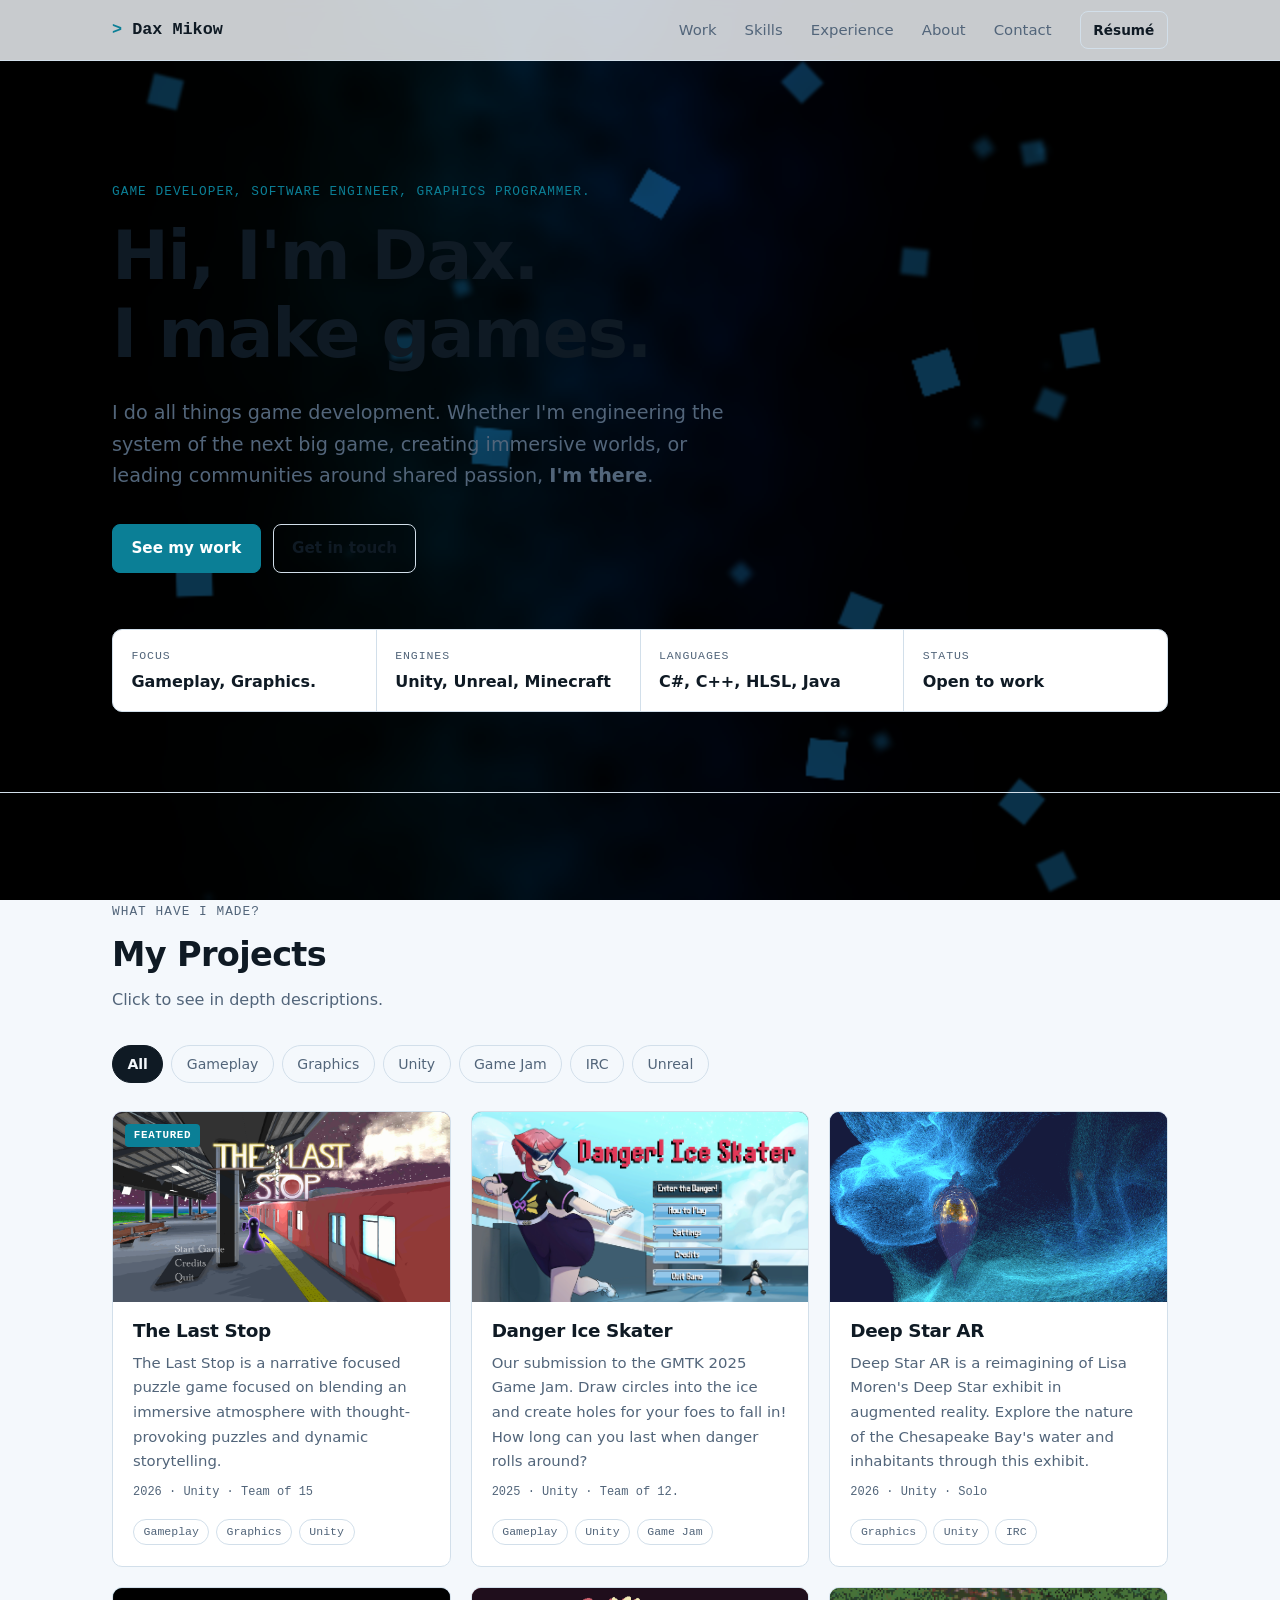
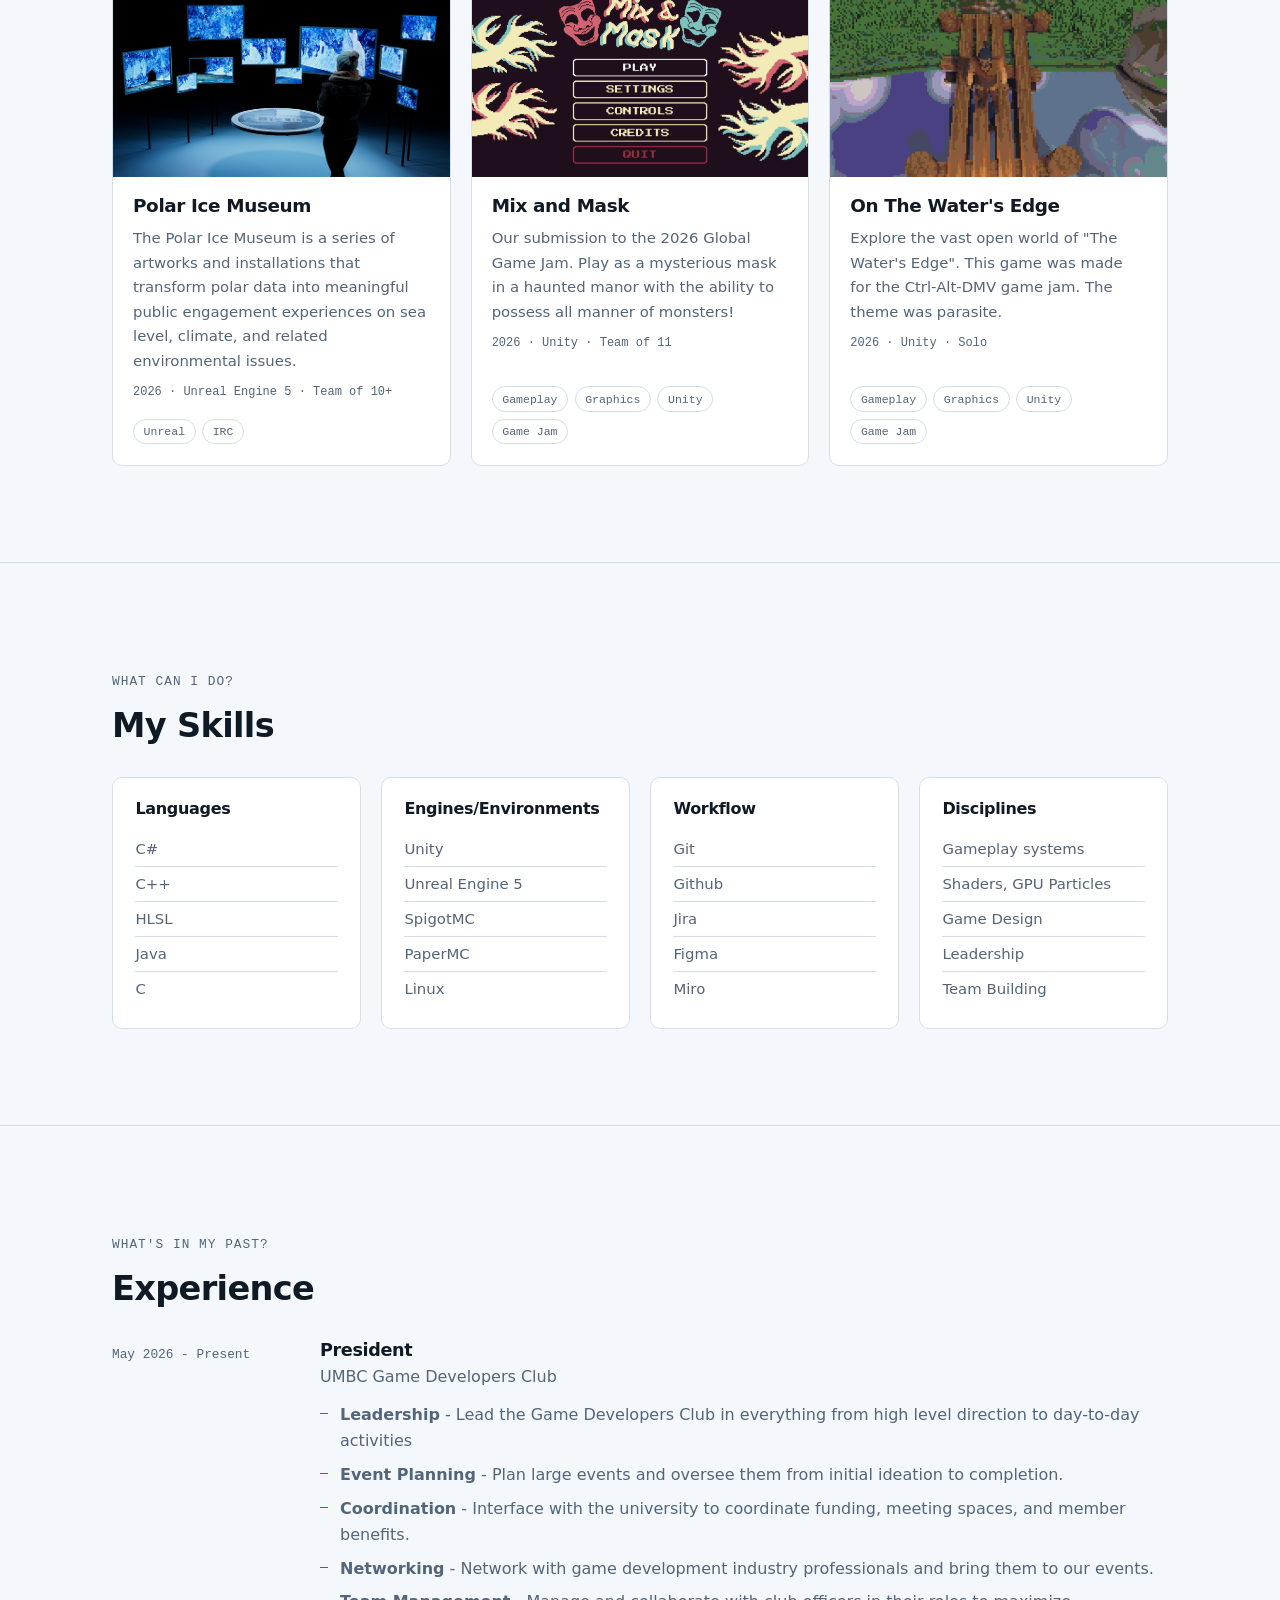
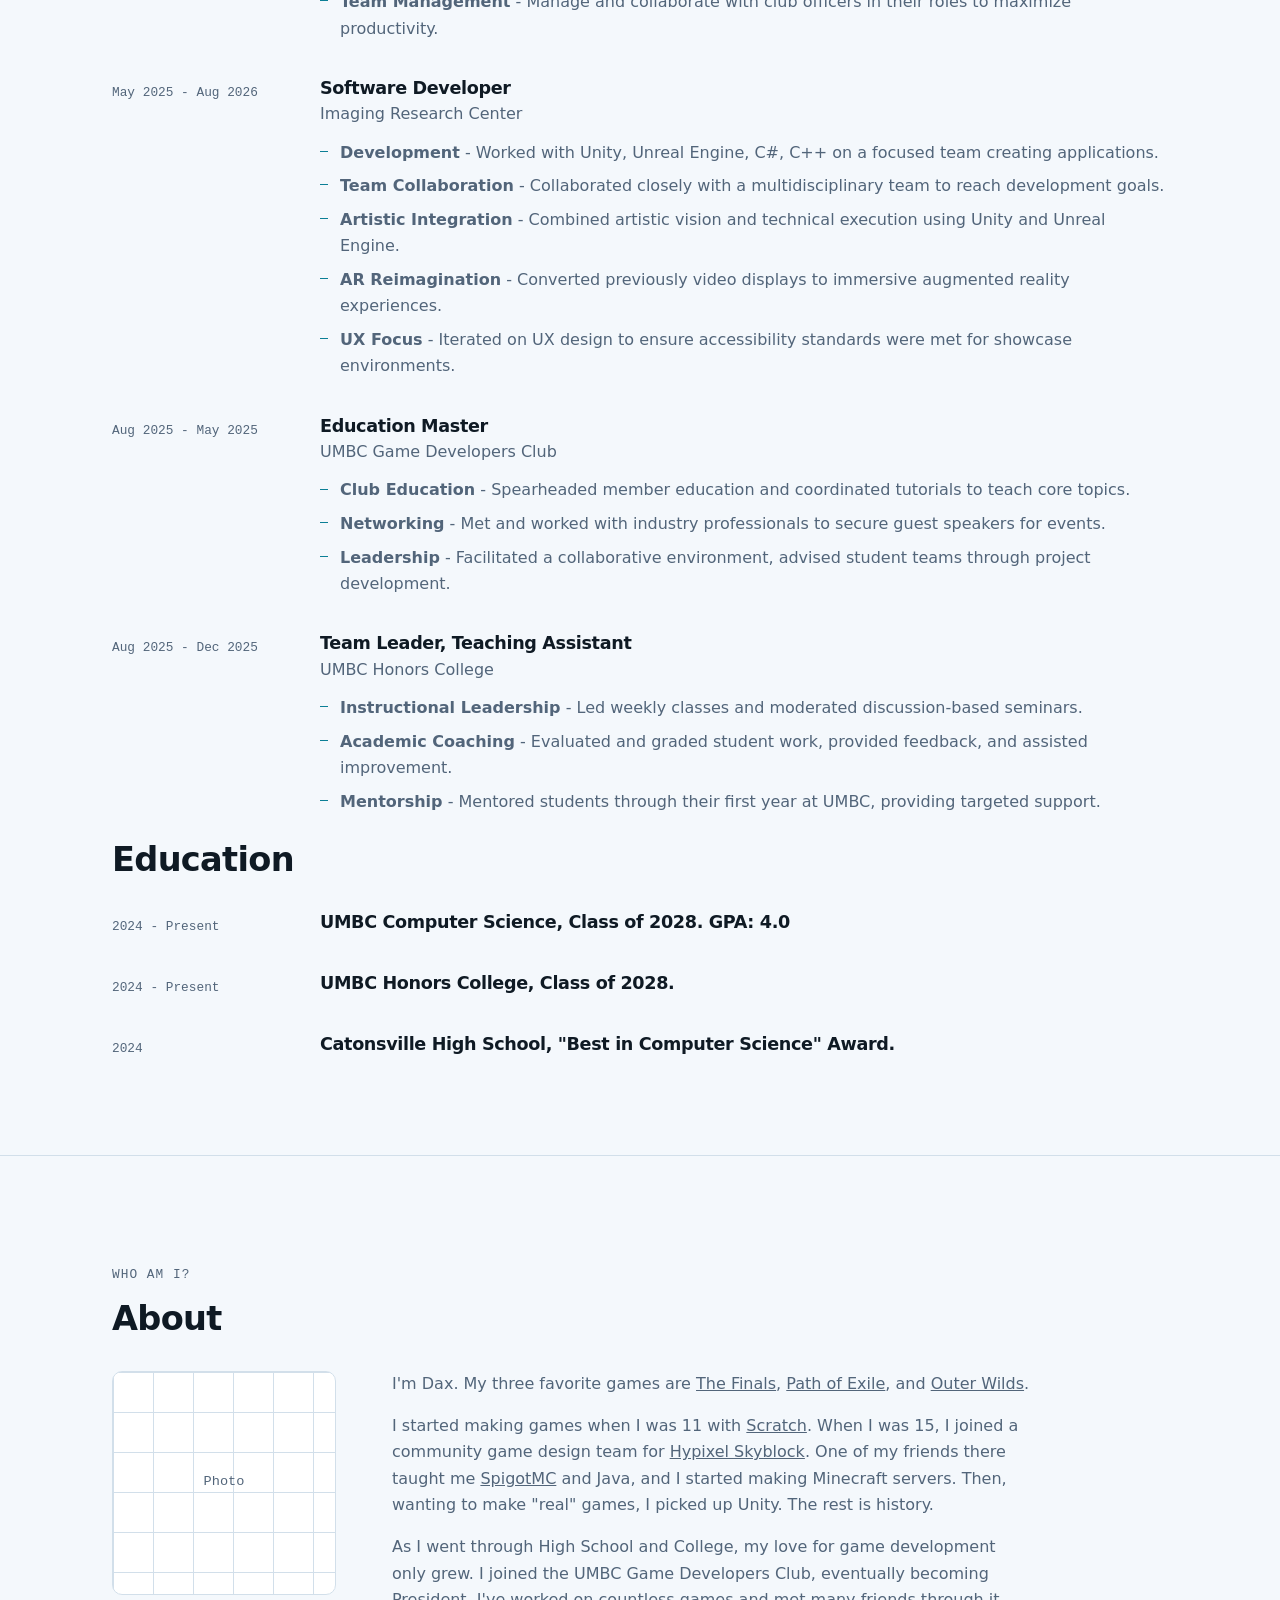
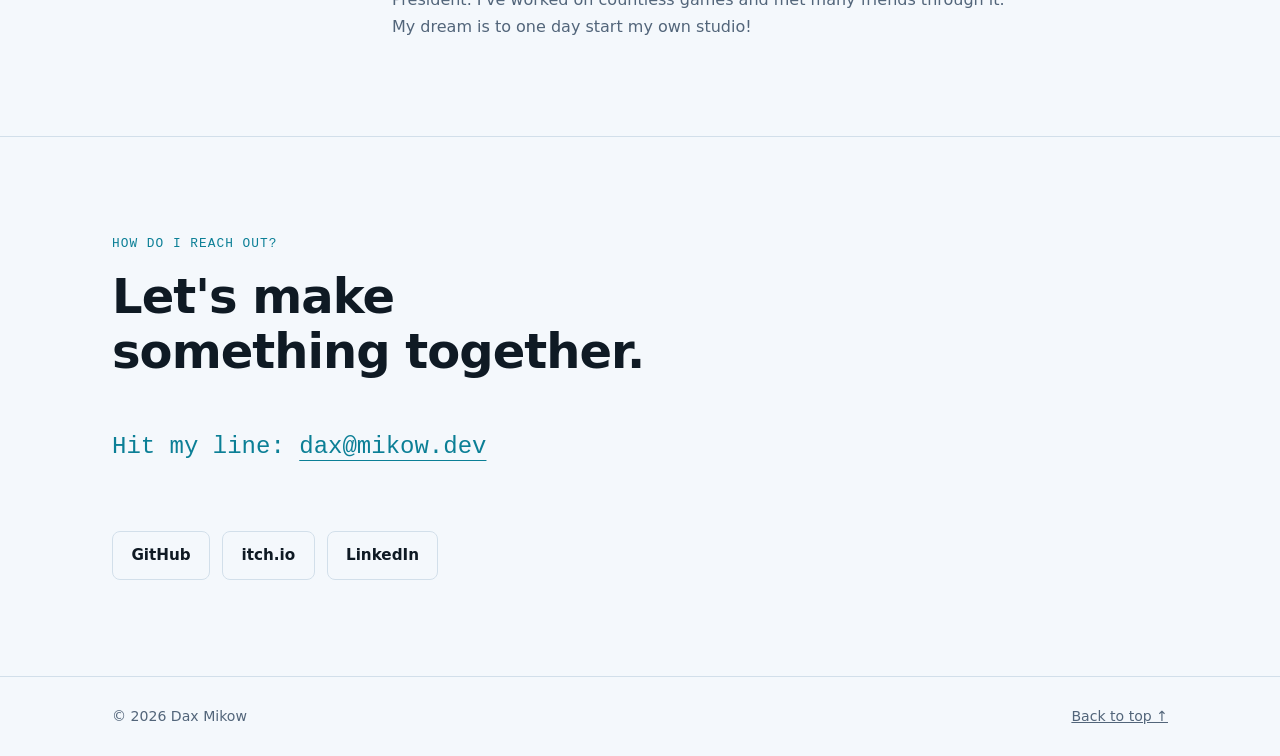
==== index.html @ 8cfb865d "fixed typo" ====
<!DOCTYPE html>
<html lang="en">
<head>
    <meta charset="UTF-8">
    <meta name="viewport" content="width=device-width, initial-scale=1">
    <title>Dax Mikow</title>
    <meta name="description" content="Dax Mikow's Portfolio Website. Game Developer, Software Engineer, Graphics Programmer.">
    <meta property="og:title" content="Dax Mikow's Portfolio Website.">
    <meta property="og:description" content="Game Developer, Software Engineer, Graphics Programmer.">
    <meta property="og:type" content="website">
    <meta property="og:url" content="https://mikow.dev/">
    <!-- <meta property="og:image" content="https://mikow.dev/assets/img/social-card.jpg"> -->
    <meta name="color-scheme" content="dark light">
    <link rel="icon" href="data:image/svg+xml,%3Csvg xmlns='http://www.w3.org/2000/svg' viewBox='0 0 32 32'%3E%3Crect width='32' height='32' rx='7' fill='%23070c15'/%3E%3Cpath d='M9 10l7 6-7 6' fill='none' stroke='%233dd6e0' stroke-width='3' stroke-linecap='round' stroke-linejoin='round'/%3E%3Cpath d='M18 22h6' stroke='%233dd6e0' stroke-width='3' stroke-linecap='round'/%3E%3C/svg%3E">
    <link rel="stylesheet" href="css/style.css">
</head>
<body>
<a class="skip-link" href="#main">Skip to content</a>

<header class="site-header">
    <div class="container">
        <a class="brand" href="#top"><span>&gt;</span> Dax Mikow</a>
        <nav class="nav" aria-label="Primary">
            <a href="#work">Work</a>
            <a href="#skills" class="nav-optional">Skills</a>
            <a href="#experience" class="nav-optional">Experience</a>
            <a href="#about">About</a>
            <a href="#contact">Contact</a>
            <!-- Add your résumé at assets/resume.pdf -->
            <a class="btn btn-small" href="assets/resume.pdf">Résumé</a>
        </nav>
    </div>
</header>

<main id="main">

    <!-- ============ HERO ============ -->
    <section class="hero" id="top">
        <div class="container">
            <!-- Your discipline: Gameplay Programmer, Technical Artist, Level Designer… -->
            <p class="eyebrow">Game Developer, Software Engineer, Graphics Programmer.</p>
            <h1>Hi, I'm Dax.</h1>
            <h1>I make games.</h1>
            <p class="lead">
                I do all things game development. Whether I'm engineering the system of the next big game, creating immersive worlds, or leading communities around shared passion, <b>I'm there</b>.
            </p>

<!--            <h2>What do I do?</h2>-->
<!--            <p class="lead"><b>President</b> @ <a href="https://umbcgamedev.com/">UMBC Game Developers Club</a>.</p>-->

            <div class="btn-row">
                <a class="btn btn-primary" href="#work">See my work</a>
                <a class="btn" href="#contact">Get in touch</a>
            </div>

            <dl class="facts">
                <div><dt>Focus</dt><dd>Gameplay, Graphics.</dd></div>
                <div><dt>Engines</dt><dd>Unity, Unreal, Minecraft</dd></div>
                <div><dt>Languages</dt><dd>C#, C++, HLSL, Java</dd></div>
                <div><dt>Status</dt><dd>Open to work</dd></div>
            </dl>
        </div>
    </section>

    <!-- ============ SHOWREEL ============ -->
<!--    <section class="section" id="reel">-->
<!--        <div class="container">-->
<!--            <div class="section-head">-->
<!--                <p class="eyebrow">Showreel</p>-->
<!--                <h2>Showreel</h2>-->
<!--            </div>-->
<!--            &lt;!&ndash;-->
<!--                Replace the placeholder below with your reel, e.g.-->
<!--                <div class="frame">-->
<!--                    <iframe src="https://www.youtube-nocookie.com/embed/VIDEO_ID" title="Showreel" loading="lazy"-->
<!--                            allow="encrypted-media; picture-in-picture; fullscreen" allowfullscreen></iframe>-->
<!--                </div>-->
<!--                No reel yet? Delete this whole section.-->
<!--            &ndash;&gt;-->
<!--            <div class="frame frame-placeholder">Showreel goes here</div>-->
<!--        </div>-->
<!--    </section>-->

    <!-- ============ PROJECTS ============ -->
    <section class="section" id="work">
        <div class="container">
            <div class="section-head">
                <p class="eyebrow">What have I made?</p>
                <h2>My Projects</h2>
                <p>Click to see in depth descriptions.</p>
            </div>
            <!-- Cards and filters are generated from js/projects.js -->
            <div class="filters" id="project-filters" role="group" aria-label="Filter projects"></div>
            <div class="project-grid" id="project-grid"></div>
            <noscript><p class="muted">Enable JavaScript to see the project list.</p></noscript>
        </div>
    </section>

    <!-- ============ SKILLS ============ -->
    <section class="section" id="skills">
        <div class="container">
            <div class="section-head">
                <p class="eyebrow">What can I do?</p>
                <h2>My Skills</h2>
            </div>
            <div class="skill-grid">
                <div class="skill-group">
                    <h3>Languages</h3>
                    <ul>
                        <li>C#</li>
                        <li>C++</li>
                        <li>HLSL</li>
                        <li>Java</li>
                        <li>C</li>
                    </ul>
                </div>
                <div class="skill-group">
                    <h3>Engines/Environments</h3>
                    <ul>
                        <li>Unity</li>
                        <li>Unreal Engine 5</li>
                        <li>SpigotMC</li>
                        <li>PaperMC</li>
                        <li>Linux</li>
                    </ul>
                </div>
                <div class="skill-group">
                    <h3>Workflow</h3>
                    <ul>
                        <li>Git</li>
                        <li>Github</li>
                        <li>Jira</li>
                        <li>Figma</li>
                        <li>Miro</li>
                    </ul>
                </div>
                <div class="skill-group">
                    <h3>Disciplines</h3>
                    <ul>
                        <li>Gameplay systems</li>
                        <li>Shaders, GPU Particles</li>
                        <li>Game Design</li>
                        <li>Leadership</li>
                        <li>Team Building</li>
                    </ul>
                </div>
            </div>
        </div>
    </section>

    <!-- ============ EXPERIENCE ============ -->
    <section class="section" id="experience">
        <div class="container">
            <div class="section-head">
                <p class="eyebrow">What's in my past?</p>
                <h2>Experience</h2>
            </div>
            <div class="timeline">
                <article class="role">
                    <div class="role-when">May 2026 - Present</div>
                    <div>
                        <h3>President</h3>
                        <p class="role-where">UMBC Game Developers Club</p>
                        <ul class="bullets">
                            <li><b>Leadership</b> - Lead the Game Developers Club in everything from high level direction to day-to-day activities</li>
                            <li><b>Event Planning</b> - Plan large events and oversee them from initial ideation to completion.</li>
                            <li><b>Coordination</b> - Interface with the university to coordinate funding, meeting spaces, and member benefits.</li>
                            <li><b>Networking</b> - Network with game development industry professionals and bring them to our events.</li>
                            <li><b>Team Management</b> - Manage and collaborate with club officers in their roles to maximize productivity.</li>
                        </ul>
                    </div>
                </article>
                <article class="role">
                    <div class="role-when">May 2025 - Aug 2026</div>
                    <div>
                        <h3>Software Developer</h3>
                        <p class="role-where">Imaging Research Center</p>
                        <ul class="bullets">
                            <li><b>Development</b> - Worked with Unity, Unreal Engine, C#, C++ on a focused team creating applications.</li>
                            <li><b>Team Collaboration</b> - Collaborated closely with a multidisciplinary team to reach development goals.</li>
                            <li><b>Artistic Integration</b> - Combined artistic vision and technical execution using Unity and Unreal Engine.</li>
                            <li><b>AR Reimagination</b> - Converted previously video displays to immersive augmented reality experiences.</li>
                            <li><b>UX Focus</b> - Iterated on UX design to ensure accessibility standards were met for showcase environments.</li>
                        </ul>
                    </div>
                </article>
                <article class="role">
                    <div class="role-when">Aug 2025 - May 2025</div>
                    <div>
                        <h3>Education Master</h3>
                        <p class="role-where">UMBC Game Developers Club</p>
                        <ul class="bullets">
                            <li><b>Club Education</b> - Spearheaded member education and coordinated tutorials to teach core topics.</li>
                            <li><b>Networking</b> - Met and worked with industry professionals to secure guest speakers for events.</li>
                            <li><b>Leadership</b> - Facilitated a collaborative environment, advised student teams through project development.</li>
                        </ul>
                    </div>
                </article>
                <article class="role">
                    <div class="role-when">Aug 2025 - Dec 2025</div>
                    <div>
                        <h3>Team Leader, Teaching Assistant</h3>
                        <p class="role-where">UMBC Honors College</p>
                        <ul class="bullets">
                            <li><b>Instructional Leadership</b> - Led weekly classes and moderated discussion-based seminars.</li>
                            <li><b>Academic Coaching</b> - Evaluated and graded student work, provided feedback, and assisted improvement.</li>
                            <li><b>Mentorship</b> - Mentored students through their first year at UMBC, providing targeted support.</li>
                        </ul>
                    </div>
                </article>
            </div>
            <br>
            <div class="section-head">
                <h2>Education</h2>
            </div>
            <div class="timeline">
                <article class="role">
                    <div class="role-when">2024 - Present</div>
                    <div>
                        <h3>UMBC Computer Science, Class of 2028. GPA: 4.0</h3>
                    </div>
                </article>
                <article class="role">
                    <div class="role-when">2024 - Present</div>
                    <div>
                        <h3>UMBC Honors College, Class of 2028.</h3>
                    </div>
                </article>
                <article class="role">
                    <div class="role-when">2024</div>
                    <div>
                        <h3>Catonsville High School, "Best in Computer Science" Award.</h3>
                    </div>
                </article>
            </div>
        </div>
    </section>

    <!-- ============ ABOUT ============ -->
    <section class="section" id="about">
        <div class="container">
            <div class="section-head">
                <p class="eyebrow">Who am I?</p>
                <h2>About</h2>
            </div>
            <div class="about">
                <!-- Replace with: <div class="frame about-photo"><img src="assets/img/me.jpg" alt="Dax"></div> -->
                <div class="frame frame-placeholder about-photo">Photo</div>
                <div class="about-text">
                    <p>
                        I'm Dax. My three favorite games are <a href="https://www.reachthefinals.com/">The Finals</a>, <a href="https://www.pathofexile.com/">Path of Exile</a>, and <a href="https://store.steampowered.com/app/753640/Outer_Wilds/">Outer Wilds</a>.
                    </p>
                    <p>
                        I started making games when I was 11 with <a href="https://scratch.mit.edu/">Scratch</a>.
                        When I was 15, I joined a community game design team for <a href="https://hypixel.net/categories/skyblock/">Hypixel Skyblock</a>.
                        One of my friends there taught me <a href="https://www.spigotmc.org/">SpigotMC</a> and Java, and I started making Minecraft servers.
                        Then, wanting to make "real" games, I picked up Unity. The rest is history.
                    </p>
                    <p>
                        As I went through High School and College, my love for game development only grew. I joined the UMBC Game Developers Club, eventually becoming President. I've worked on countless games and met many friends through it. My dream is to one day start my own studio!
                    </p>
                </div>
            </div>
        </div>
    </section>

    <!-- ============ CONTACT ============ -->
    <section class="section contact" id="contact">
        <div class="container">
            <p class="eyebrow">How do I reach out?</p>
            <h2>Let's make something together.</h2>
            <p class="contact-email">Hit my line: <a class="contact-email" href="mailto:dax@mikow.dev">dax@mikow.dev</a></p>
            <div class="btn-row">
                <a class="btn" href="https://github.com/RelaxItsDax" target="_blank" rel="noopener">GitHub</a>
                <a class="btn" href="https://relaxitsdax.itch.io/">itch.io</a>
                <a class="btn" href="https://www.linkedin.com/in/dax-mikow">LinkedIn</a>
            </div>
        </div>
    </section>

</main>

<footer class="site-footer">
    <div class="container">
        <span>© <span id="year">2026</span> Dax Mikow</span>
        <a href="#top">Back to top ↑</a>
    </div>
</footer>

<script src="js/projects.js"></script>
<script src="js/main.js"></script>
<script src="js/background.js"></script>
</body>
</html>
---- css/style.css ----
/* ==========================================================================
   Portfolio stylesheet
   Change the look from the tokens in :root — everything else derives from them.
   ========================================================================== */

:root {
    --bg: #070c15;
    --surface: #0d1622;
    --surface-2: #132030;
    --border: #1e3146;
    --text: #e6eef5;
    --muted: #8fa4ba;
    --accent: #3dd6e0;
    --accent-ink: #04161a; /* text on top of the accent colour */

    --font-sans: system-ui, -apple-system, "Segoe UI", Roboto, "Helvetica Neue", Arial, sans-serif;
    --font-mono: ui-monospace, "JetBrains Mono", "Cascadia Code", "SF Mono", Menlo, Consolas, monospace;

    --radius: 10px;
    --page: 1120px;
    --gutter: clamp(1rem, 4vw, 2rem);
}

@media (prefers-color-scheme: light) {
    :root {
        --bg: #f4f8fc;
        --surface: #ffffff;
        --surface-2: #e8f0f7;
        --border: #d2dfea;
        --text: #0f1a24;
        --muted: #52657a;
        --accent: #0b7f96;
        --accent-ink: #ffffff;
    }
}

/* ---------- Base ---------- */

*, *::before, *::after { box-sizing: border-box; }

html { scroll-behavior: smooth; scroll-padding-top: 5rem; }

body {
    margin: 0;
    background: var(--bg);
    color: var(--text);
    font-family: var(--font-sans);
    font-size: 1rem;
    line-height: 1.65;
    -webkit-font-smoothing: antialiased;
}

h1, h2, h3 { line-height: 1.15; margin: 0; letter-spacing: -0.02em; text-wrap: balance; }
p { margin: 0 0 1rem; }
p:last-child { margin-bottom: 0; }
ul { margin: 0; padding: 0; list-style: none; }
img, video, iframe { display: block; max-width: 100%; }
a { color: inherit; }

:focus-visible { outline: 2px solid var(--accent); outline-offset: 3px; border-radius: 4px; }

/* Full-screen canvas drawn by js/background.js from shaders/background.frag */
.shader-bg { position: fixed; inset: 0; z-index: -1; width: 100%; height: 100%; pointer-events: none; }

.container { width: 100%; max-width: var(--page); margin-inline: auto; padding-inline: var(--gutter); }

.skip-link {
    position: absolute; left: 1rem; top: -4rem; z-index: 100;
    padding: 0.5rem 0.9rem; background: var(--accent); color: var(--accent-ink);
    border-radius: 6px; text-decoration: none; font-weight: 600;
}
.skip-link:focus { top: 1rem; }

.eyebrow {
    font-family: var(--font-mono);
    font-size: 0.8rem;
    letter-spacing: 0.08em;
    text-transform: uppercase;
    color: var(--accent);
    margin-bottom: 0.9rem;
}

.muted { color: var(--muted); }

/* ---------- Buttons & chips ---------- */

.btn {
    display: inline-flex; align-items: center; gap: 0.5rem;
    padding: 0.7rem 1.15rem;
    border: 1px solid var(--border); border-radius: 8px;
    background: transparent; color: var(--text);
    font: inherit; font-weight: 600; font-size: 0.95rem;
    text-decoration: none; cursor: pointer;
    transition: border-color 0.15s, background-color 0.15s, transform 0.15s;
}
.btn:hover { border-color: var(--accent); transform: translateY(-1px); }
.btn-primary { background: var(--accent); border-color: var(--accent); color: var(--accent-ink); }
.btn-primary:hover { filter: brightness(1.08); }
.btn-small { padding: 0.4rem 0.8rem; font-size: 0.85rem; }

.btn-row { display: flex; flex-wrap: wrap; gap: 0.75rem; }

.chips { display: flex; flex-wrap: wrap; gap: 0.4rem; }

.chip {
    padding: 0.15rem 0.6rem;
    border: 1px solid var(--border); border-radius: 999px;
    font-family: var(--font-mono); font-size: 0.72rem;
    color: var(--muted); white-space: nowrap;
}

/* ---------- Header ---------- */

.site-header {
    position: sticky; top: 0; z-index: 50;
    background: color-mix(in srgb, var(--bg) 82%, transparent);
    backdrop-filter: blur(12px);
    -webkit-backdrop-filter: blur(12px);
    border-bottom: 1px solid var(--border);
}

.site-header .container {
    display: flex; align-items: center; justify-content: space-between;
    gap: 1rem; min-height: 3.75rem;
}

.brand {
    font-family: var(--font-mono); font-weight: 700; font-size: 1.05rem;
    text-decoration: none; white-space: nowrap;
}
.brand span { color: var(--accent); }

.nav { display: flex; align-items: center; gap: clamp(0.75rem, 2.5vw, 1.75rem); overflow-x: auto; }
.nav a:not(.btn) {
    color: var(--muted); text-decoration: none; font-size: 0.93rem; white-space: nowrap;
    transition: color 0.15s;
}
.nav a:not(.btn):hover { color: var(--text); }

@media (max-width: 560px) {
    .nav .nav-optional { display: none; }
}

/* ---------- Sections ---------- */

.section { padding-block: clamp(3.5rem, 8vw, 6rem); border-top: 1px solid var(--border); }

.section-head { margin-bottom: 2rem; max-width: 46rem; }
.section-head h2 { font-size: clamp(1.6rem, 3.5vw, 2.1rem); }
.section-head p { color: var(--muted); margin-top: 0.75rem; }

/* ---------- Hero ---------- */

.hero { padding-block: clamp(4rem, 11vw, 7.5rem) clamp(3rem, 7vw, 5rem); }
.hero h1 { font-size: clamp(2.3rem, 6.5vw, 4.25rem); max-width: 17ch; }
.hero .lead { font-size: clamp(1.05rem, 2vw, 1.2rem); color: var(--muted); max-width: 40rem; margin: 1.5rem 0 2rem; }

.facts {
    display: grid; grid-template-columns: repeat(auto-fit, minmax(10rem, 1fr));
    gap: 1px; margin: 3.5rem 0 0;
    background: var(--border); border: 1px solid var(--border); border-radius: var(--radius);
    overflow: hidden;
}
.facts div { background: var(--surface); padding: 1rem 1.15rem; }
.facts dt {
    font-family: var(--font-mono); font-size: 0.72rem; letter-spacing: 0.08em;
    text-transform: uppercase; color: var(--muted);
}
.facts dd { margin: 0.2rem 0 0; font-weight: 600; }

/* ---------- Media frames (reel, covers, video) ---------- */

.frame {
    position: relative; aspect-ratio: 16 / 9; overflow: hidden;
    background: var(--surface-2); border: 1px solid var(--border); border-radius: var(--radius);
}
.frame > iframe, .frame > video, .frame > img { position: absolute; inset: 0; width: 100%; height: 100%; border: 0; object-fit: cover; }

.frame-placeholder {
    display: grid; place-items: center; text-align: center; padding: 1.5rem;
    color: var(--muted); font-family: var(--font-mono); font-size: 0.85rem;
    background:
        linear-gradient(var(--border) 1px, transparent 1px) 0 0 / 100% 2.5rem,
        linear-gradient(90deg, var(--border) 1px, transparent 1px) 0 0 / 2.5rem 100%,
        var(--surface);
}

/* Generated cover used when a project has no image yet. Colour comes from --hue. */
.cover {
    --hue: 190;
    position: relative; aspect-ratio: 16 / 9; overflow: hidden;
    display: grid; place-items: center;
    background:
        linear-gradient(rgba(255, 255, 255, 0.06) 1px, transparent 1px) 0 0 / 100% 1.75rem,
        linear-gradient(90deg, rgba(255, 255, 255, 0.06) 1px, transparent 1px) 0 0 / 1.75rem 100%,
        linear-gradient(135deg, hsl(var(--hue) 55% 30%), hsl(calc(var(--hue) + 45) 60% 13%));
}
.cover img { position: absolute; inset: 0; width: 100%; height: 100%; object-fit: cover; }
.cover-mark {
    font-family: var(--font-mono); font-weight: 700; font-size: clamp(2rem, 6vw, 3rem);
    color: rgba(255, 255, 255, 0.85); letter-spacing: 0.04em;
}

/* ---------- Project grid ---------- */

.filters { display: flex; flex-wrap: wrap; gap: 0.5rem; margin-bottom: 1.75rem; }

.filter {
    padding: 0.4rem 0.9rem;
    border: 1px solid var(--border); border-radius: 999px;
    background: transparent; color: var(--muted);
    font: inherit; font-size: 0.88rem; cursor: pointer;
    transition: color 0.15s, border-color 0.15s, background-color 0.15s;
}
.filter:hover { color: var(--text); border-color: var(--muted); }
.filter[aria-pressed="true"] { background: var(--text); border-color: var(--text); color: var(--bg); font-weight: 600; }

.project-grid { display: grid; grid-template-columns: repeat(auto-fill, minmax(min(100%, 19rem), 1fr)); gap: 1.25rem; }

.card {
    display: flex; flex-direction: column;
    background: var(--surface); border: 1px solid var(--border); border-radius: var(--radius);
    overflow: hidden; text-decoration: none;
    transition: transform 0.18s, border-color 0.18s;
}
.card:hover { transform: translateY(-3px); border-color: var(--accent); }
.card[hidden] { display: none; }

.card-body { display: flex; flex-direction: column; gap: 0.6rem; padding: 1.15rem 1.25rem 1.3rem; flex: 1; }
.card-body h3 { font-size: 1.15rem; }
.card-body p { color: var(--muted); font-size: 0.93rem; margin: 0; }
.card-meta { font-family: var(--font-mono); font-size: 0.75rem; color: var(--muted); }
.card .chips { margin-top: auto; padding-top: 0.4rem; }

.badge {
    position: absolute; top: 0.75rem; left: 0.75rem; z-index: 1;
    padding: 0.15rem 0.55rem; border-radius: 4px;
    background: var(--accent); color: var(--accent-ink);
    font-family: var(--font-mono); font-size: 0.68rem; font-weight: 700;
    letter-spacing: 0.06em; text-transform: uppercase;
}

/* ---------- Skills ---------- */

.skill-grid { display: grid; grid-template-columns: repeat(auto-fit, minmax(14rem, 1fr)); gap: 1.25rem; }

.skill-group { background: var(--surface); border: 1px solid var(--border); border-radius: var(--radius); padding: 1.35rem 1.4rem; }
.skill-group h3 { font-size: 1rem; margin-bottom: 0.85rem; }
.skill-group li { color: var(--muted); font-size: 0.93rem; padding-block: 0.3rem; border-top: 1px solid var(--border); }
.skill-group li:first-child { border-top: 0; }

/* ---------- Experience ---------- */

.timeline { display: grid; gap: 2.25rem; }

.role { display: grid; grid-template-columns: 11rem 1fr; gap: 0.5rem 2rem; }
.role-when { font-family: var(--font-mono); font-size: 0.8rem; color: var(--muted); padding-top: 0.25rem; }
.role h3 { font-size: 1.1rem; }
.role-where { color: var(--muted); margin: 0.2rem 0 0.75rem; }

@media (max-width: 640px) {
    .role { grid-template-columns: 1fr; }
}

.bullets { display: grid; gap: 0.45rem; }
.bullets li { position: relative; padding-left: 1.25rem; color: var(--muted); }
.bullets li::before { content: ""; position: absolute; left: 0; top: 0.7em; width: 0.5rem; height: 1px; background: var(--accent); }

/* ---------- About ---------- */

.about { display: grid; grid-template-columns: minmax(0, 14rem) 1fr; gap: clamp(1.5rem, 5vw, 3.5rem); align-items: start; }
.about-photo { aspect-ratio: 1; border-radius: var(--radius); }
.about-text { max-width: 40rem; }
.about-text p { color: var(--muted); }

@media (max-width: 640px) {
    .about { grid-template-columns: 1fr; }
    .about-photo { max-width: 10rem; }
}

/* ---------- Contact & footer ---------- */

.contact h2 { font-size: clamp(1.9rem, 5vw, 3rem); max-width: 18ch; }
.contact-email {
    display: inline-block; margin: 1.5rem 0 2rem;
    font-family: var(--font-mono); font-size: clamp(1.05rem, 3vw, 1.5rem);
    color: var(--accent); text-decoration-thickness: 1px; text-underline-offset: 0.3em;
    overflow-wrap: anywhere;
}

.site-footer { border-top: 1px solid var(--border); padding-block: 1.75rem; color: var(--muted); font-size: 0.88rem; }
.site-footer .container { display: flex; flex-wrap: wrap; justify-content: space-between; gap: 0.75rem; }

/* ---------- Project (case study) page ---------- */

.project-page { padding-block: clamp(2rem, 5vw, 3.5rem) clamp(3.5rem, 8vw, 6rem); }

.back-link { display: inline-block; margin-bottom: 2rem; color: var(--muted); text-decoration: none; font-size: 0.93rem; }
.back-link:hover { color: var(--text); }

.project-title { font-size: clamp(2rem, 5.5vw, 3.4rem); }
.project-tagline { font-size: clamp(1.05rem, 2vw, 1.2rem); color: var(--muted); max-width: 44rem; margin: 1rem 0 1.5rem; }

.project-media { margin-block: 2rem; }
.project-media .cover { border: 1px solid var(--border); border-radius: var(--radius); }

.project-layout { display: grid; grid-template-columns: 1fr 17rem; gap: clamp(2rem, 5vw, 4rem); align-items: start; }

@media (max-width: 820px) {
    .project-layout { grid-template-columns: 1fr; }
    .project-aside { order: -1; }
}

/* The write-up, rendered from the Markdown in projects/<slug>.md */
.project-content { min-width: 0; }
.project-content > :first-child { margin-top: 0; }
.project-content > :last-child { margin-bottom: 0; }
.project-content h2 { font-size: 1.4rem; margin: 2.75rem 0 0.9rem; }
.project-content h3 { font-size: 1.1rem; margin: 2.25rem 0 0.9rem; }
.project-content p, .project-content li { color: var(--muted); max-width: 44rem; }
.project-content strong { color: var(--text); }
.project-content a { color: var(--accent); text-decoration-thickness: 1px; text-underline-offset: 0.2em; }
.project-content ul, .project-content ol { display: grid; gap: 0.45rem; margin: 0 0 1rem; }
.project-content li > ul, .project-content li > ol { margin: 0.45rem 0 0; }
.project-content ul > li { position: relative; padding-left: 1.25rem; }
.project-content ul > li::before { content: ""; position: absolute; left: 0; top: 0.7em; width: 0.5rem; height: 1px; background: var(--accent); }
.project-content ol { padding-left: 1.25rem; }
.project-content img, .project-content video, .project-content iframe {
    margin-block: 1.5rem; border: 1px solid var(--border); border-radius: var(--radius);
}
.project-content pre { margin-block: 1.5rem; }
.project-content :not(pre) > code {
    padding: 0.1em 0.35em; border-radius: 4px; background: var(--surface-2);
    font-family: var(--font-mono); font-size: 0.88em;
}
.project-content blockquote { margin: 1.5rem 0; padding-left: 1.1rem; border-left: 2px solid var(--accent); }
.project-content hr { margin-block: 2.75rem; border: 0; border-top: 1px solid var(--border); }
.project-content table { display: block; overflow-x: auto; margin-block: 1.5rem; border-collapse: collapse; font-size: 0.93rem; }
.project-content th, .project-content td { padding: 0.5rem 0.85rem; border: 1px solid var(--border); text-align: left; }
.project-content th { background: var(--surface); }

.project-aside {
    position: sticky; top: 5rem;
    background: var(--surface); border: 1px solid var(--border); border-radius: var(--radius);
    padding: 1.35rem 1.4rem;
}
@media (max-width: 820px) {
    .project-aside { position: static; }
}
.project-aside dl { margin: 0; display: grid; gap: 0.9rem; }
.project-aside dt {
    font-family: var(--font-mono); font-size: 0.72rem; letter-spacing: 0.08em;
    text-transform: uppercase; color: var(--muted);
}
.project-aside dd { margin: 0.15rem 0 0; font-weight: 600; }
.project-aside .chips { margin-top: 1.25rem; padding-top: 1.25rem; border-top: 1px solid var(--border); }

pre {
    margin: 0; padding: 1.1rem 1.25rem; overflow-x: auto;
    background: var(--surface); border: 1px solid var(--border); border-radius: var(--radius);
    font-family: var(--font-mono); font-size: 0.85rem; line-height: 1.6; tab-size: 4;
}

.project-pager {
    display: flex; justify-content: space-between; gap: 1rem; flex-wrap: wrap;
    margin-top: 4rem; padding-top: 2rem; border-top: 1px solid var(--border);
}
.project-pager a { text-decoration: none; }
.project-pager small { display: block; font-family: var(--font-mono); font-size: 0.72rem; letter-spacing: 0.08em; text-transform: uppercase; color: var(--muted); }
.project-pager strong { font-size: 1.05rem; }
.project-pager a:hover strong { color: var(--accent); }
.project-pager .next { text-align: right; margin-left: auto; }

.empty-state { padding-block: 5rem; text-align: center; }
.empty-state h1 { font-size: 2rem; margin-bottom: 1rem; }
.empty-state p { color: var(--muted); margin-bottom: 1.5rem; }

@media (prefers-reduced-motion: reduce) {
    html { scroll-behavior: auto; }
    *, *::before, *::after { transition: none !important; }
}
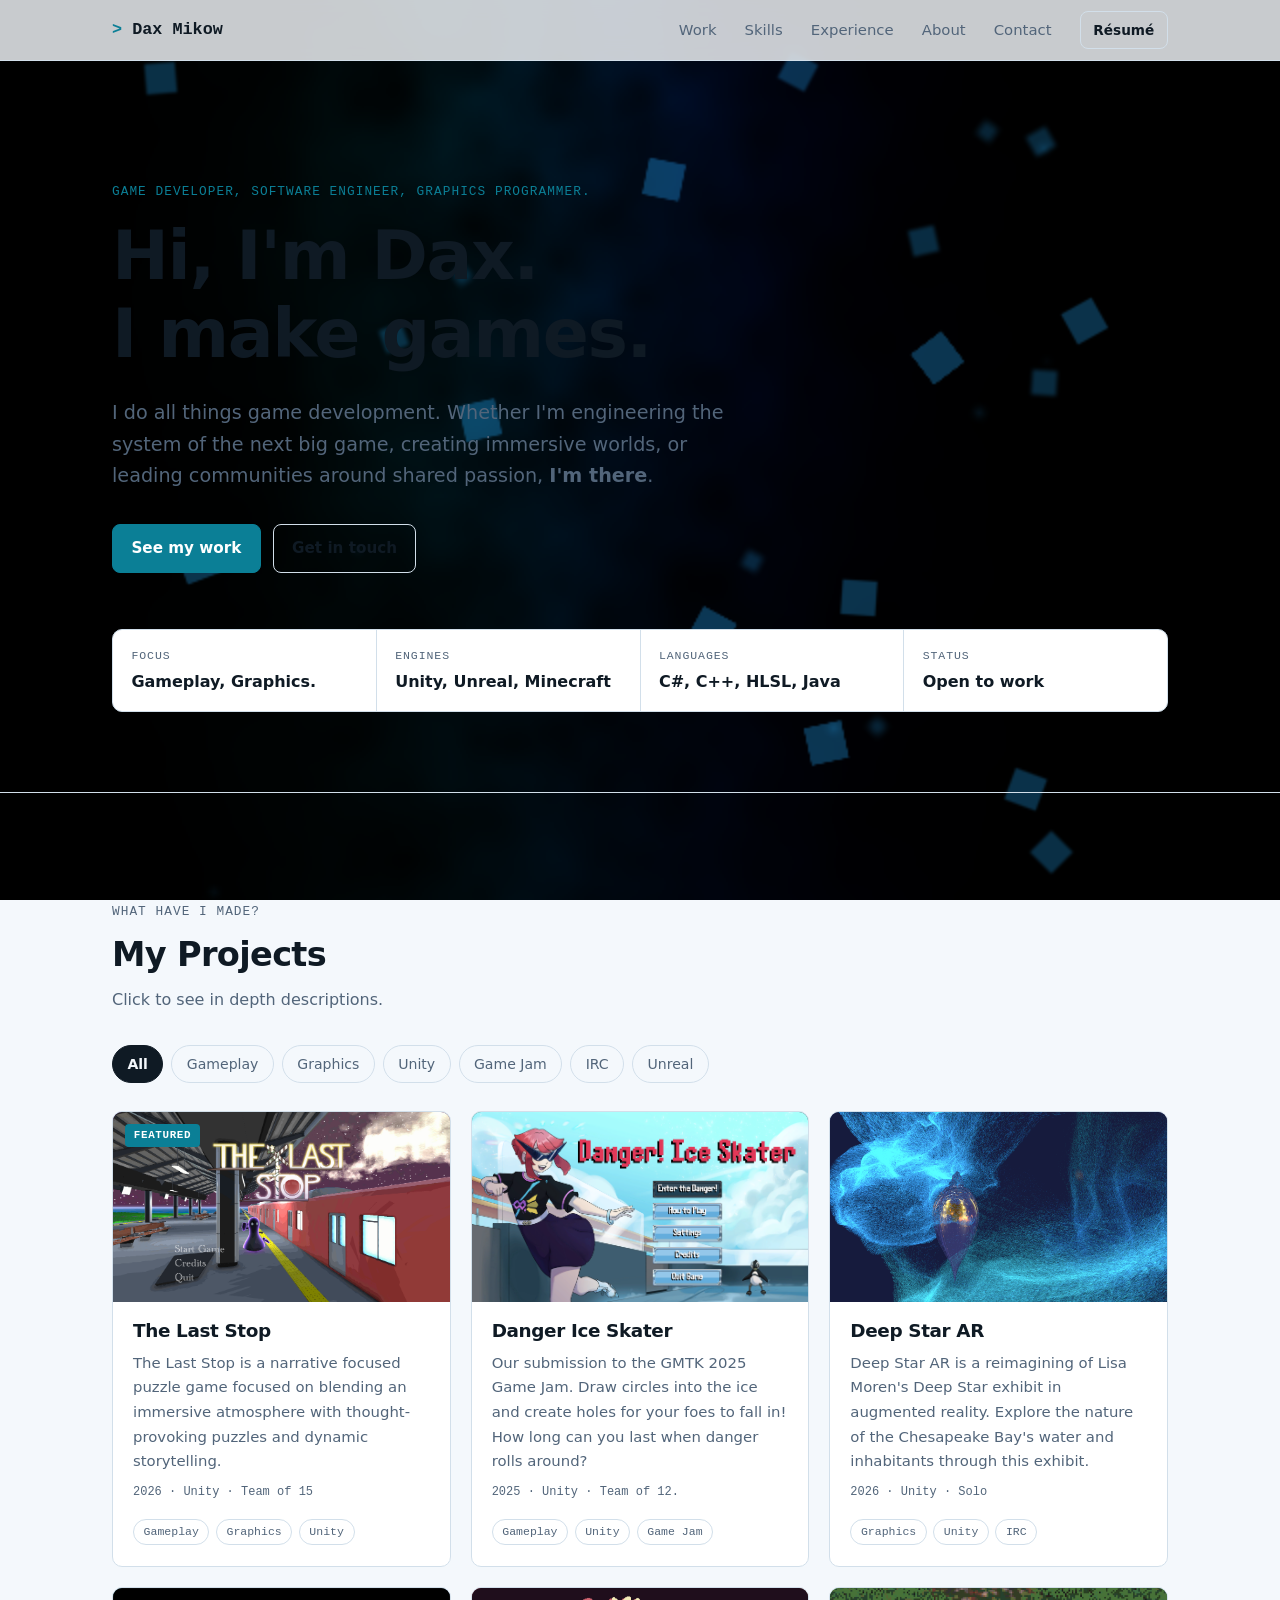
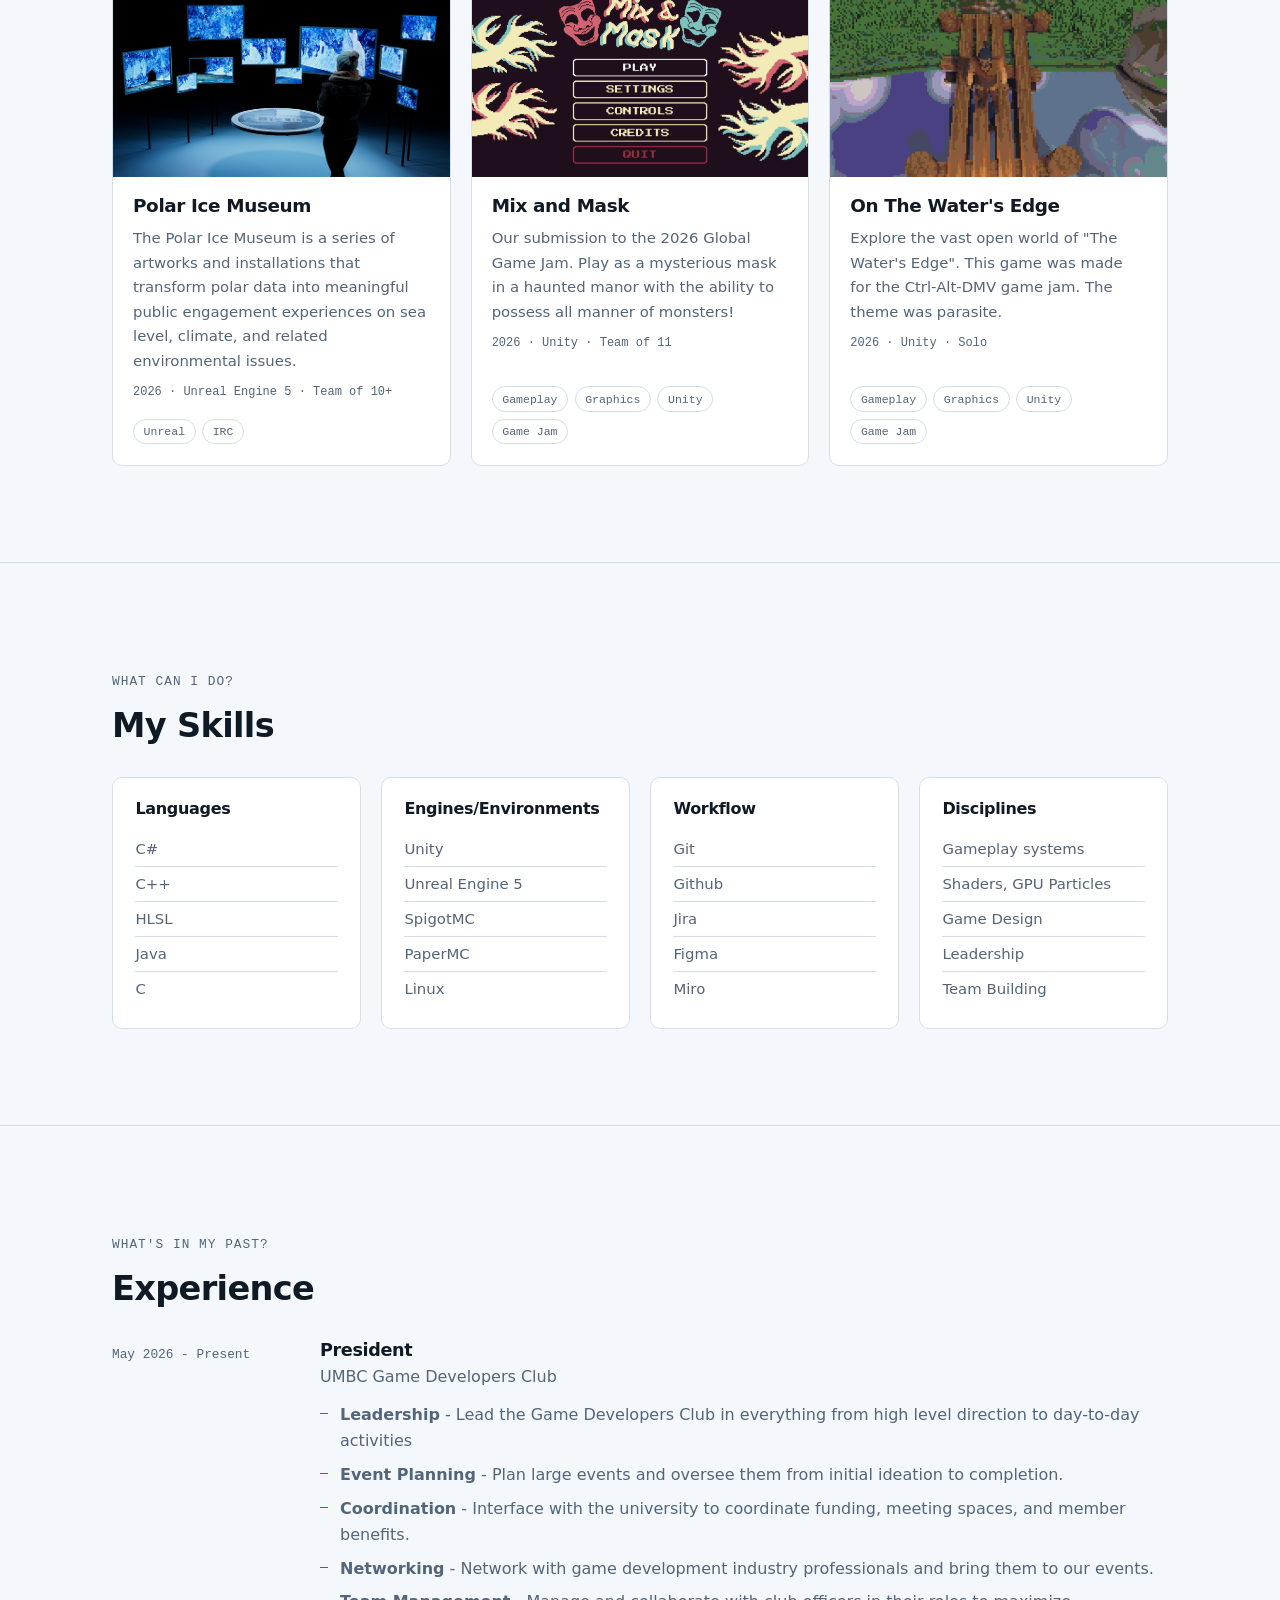
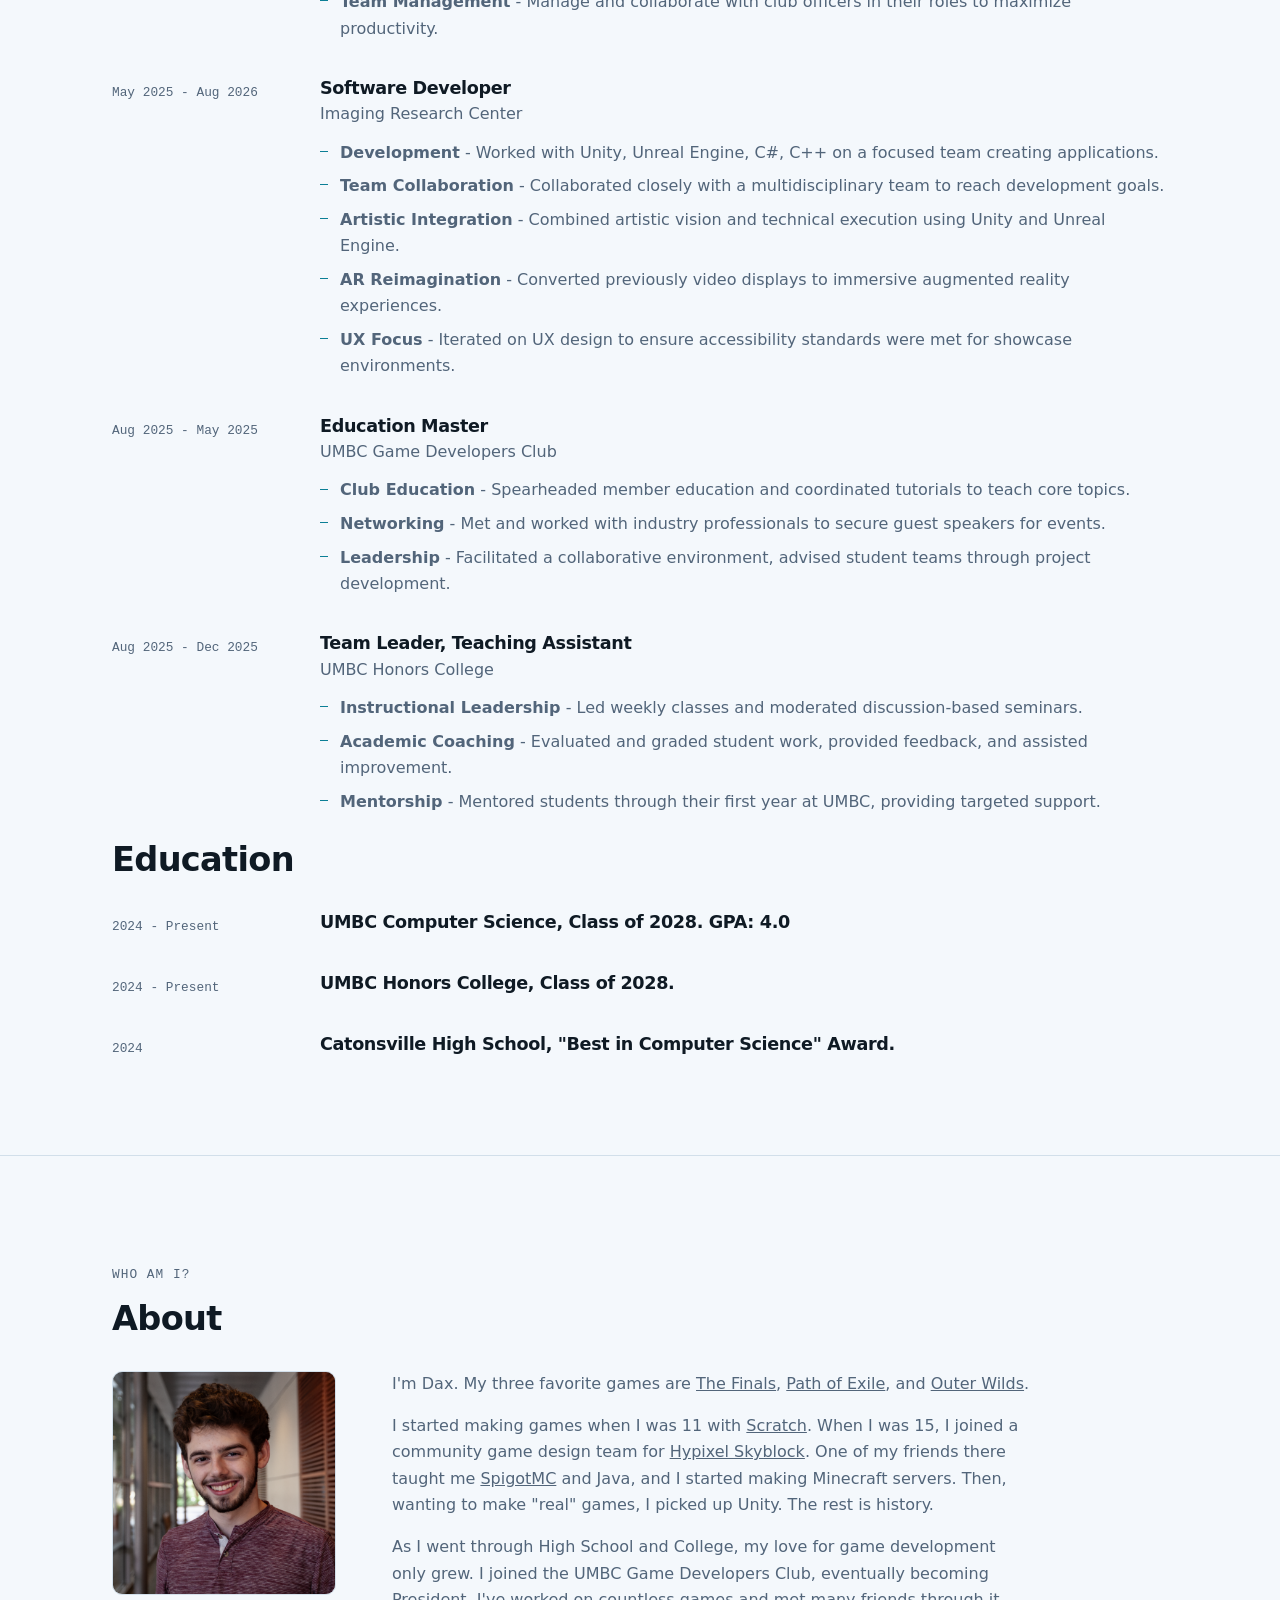
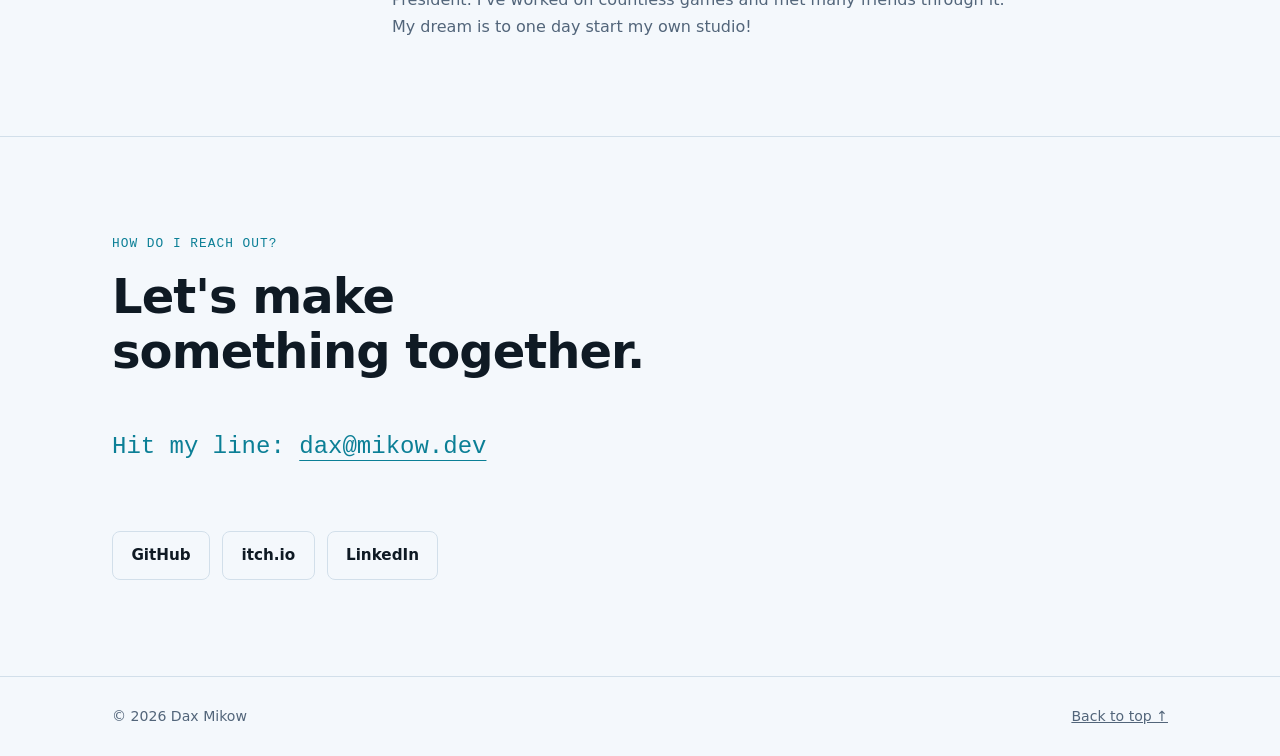
==== commit 77918fb7: "Headshot of me!" ====
--- a/index.html
+++ b/index.html
@@ -245,7 +245,7 @@
             </div>
             <div class="about">
                 <!-- Replace with: <div class="frame about-photo"><img src="assets/img/me.jpg" alt="Dax"></div> -->
-                <div class="frame frame-placeholder about-photo">Photo</div>
+                <div class="frame about-photo"><img src="assets/img/dax-headshot.png" alt="A Headshot of Dax"></div>
                 <div class="about-text">
                     <p>
                         I'm Dax. My three favorite games are <a href="https://www.reachthefinals.com/">The Finals</a>, <a href="https://www.pathofexile.com/">Path of Exile</a>, and <a href="https://store.steampowered.com/app/753640/Outer_Wilds/">Outer Wilds</a>.
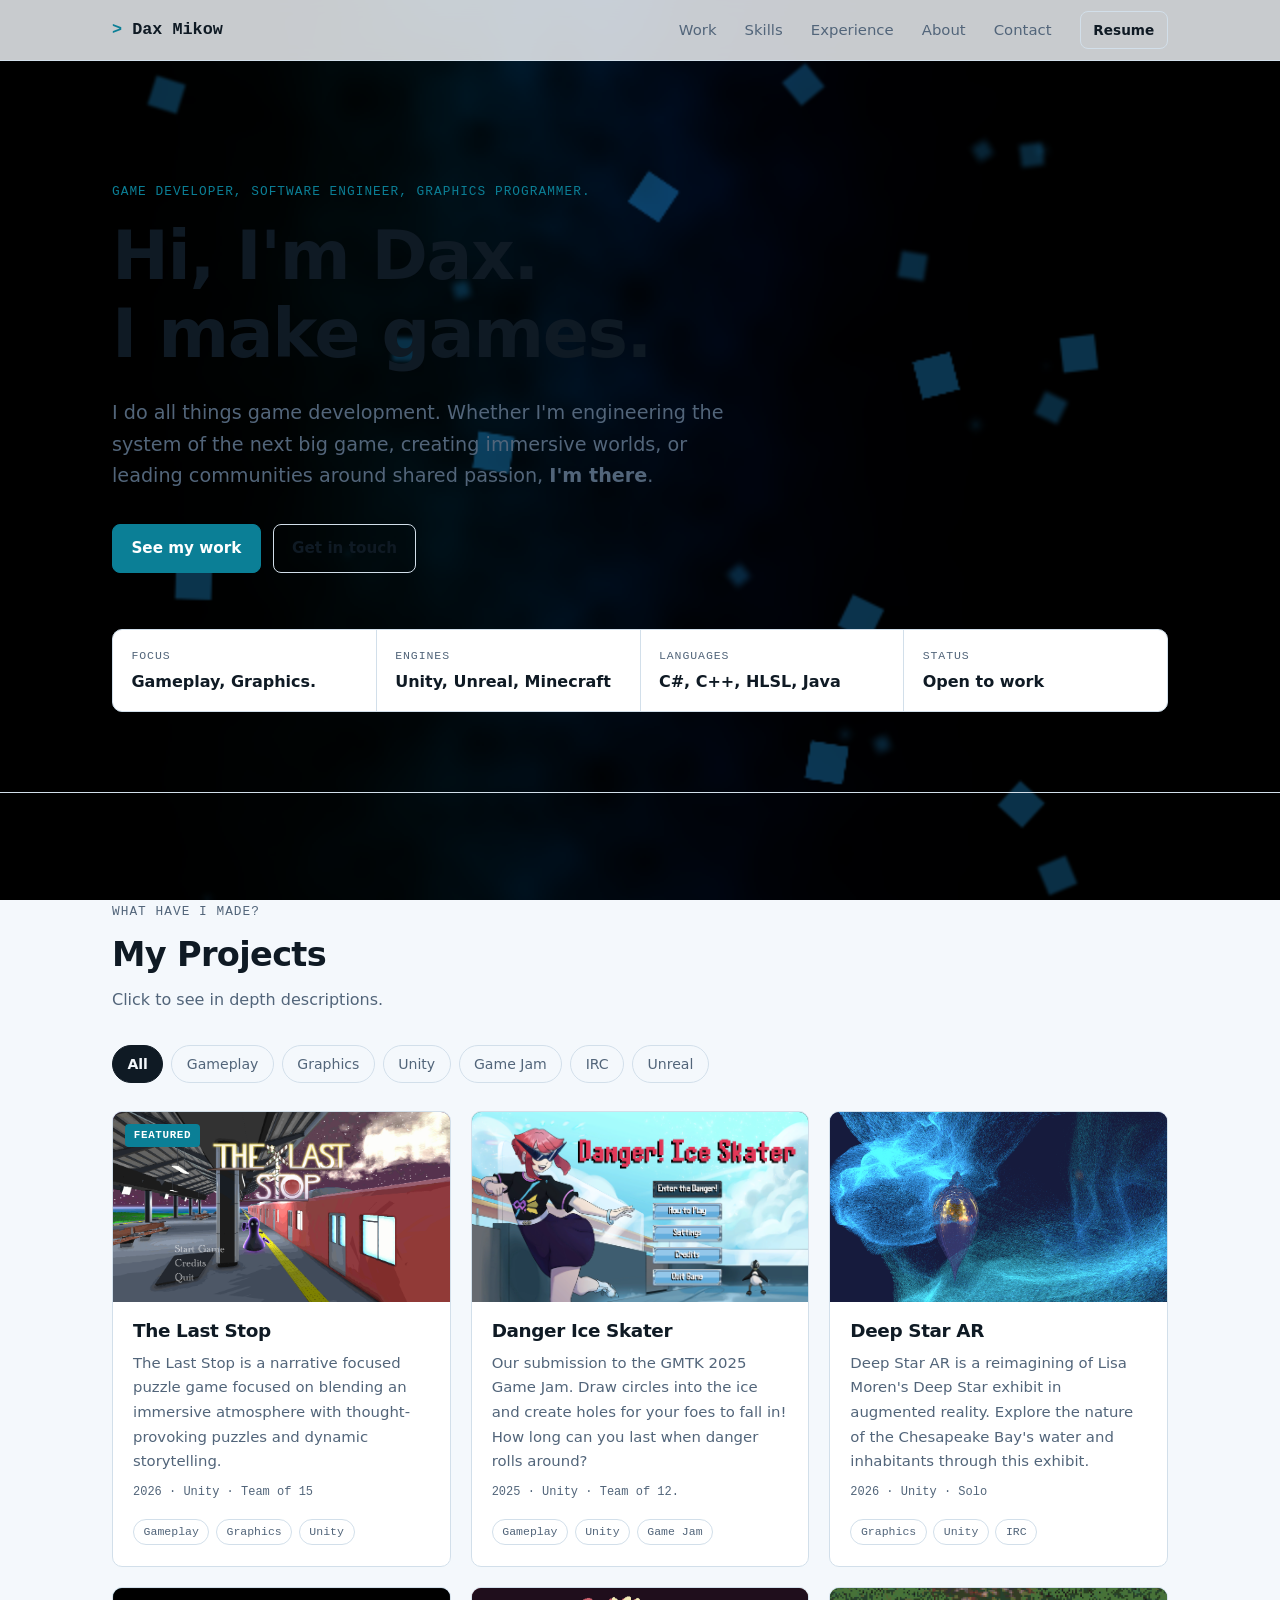
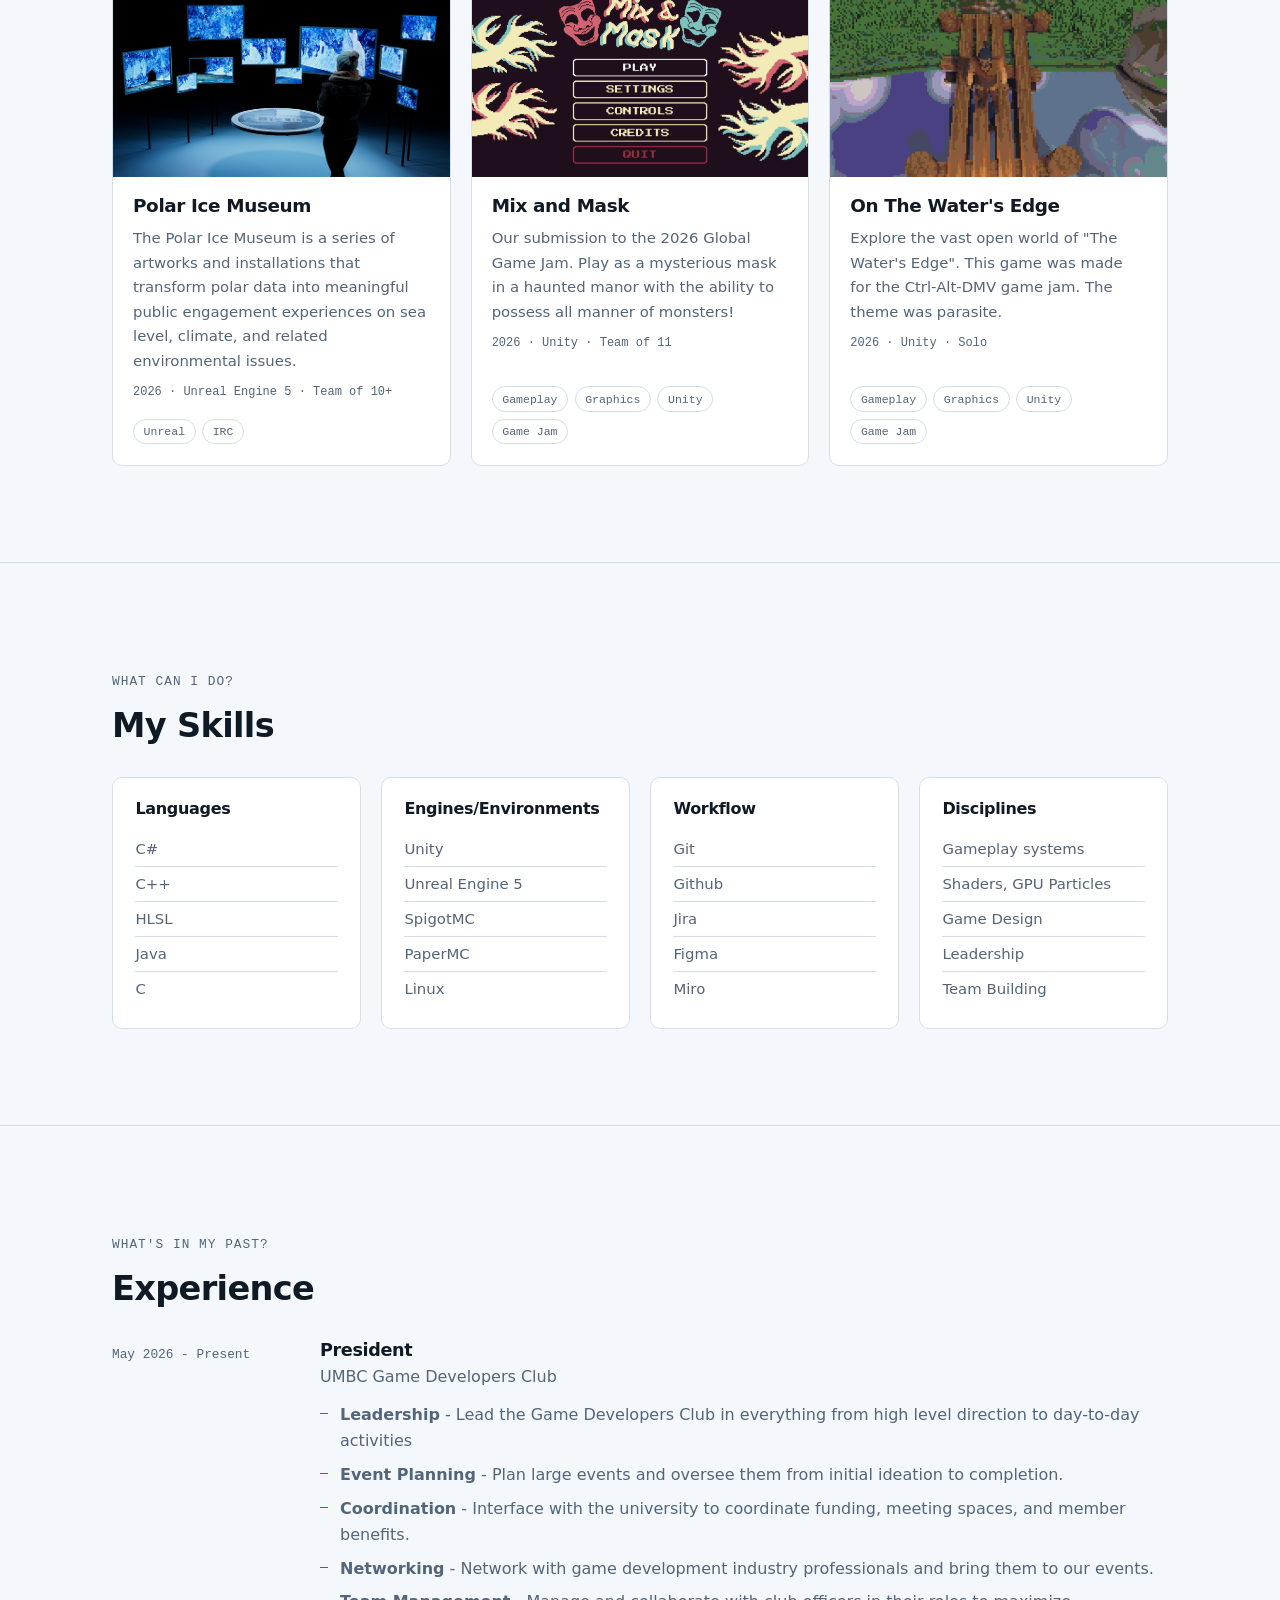
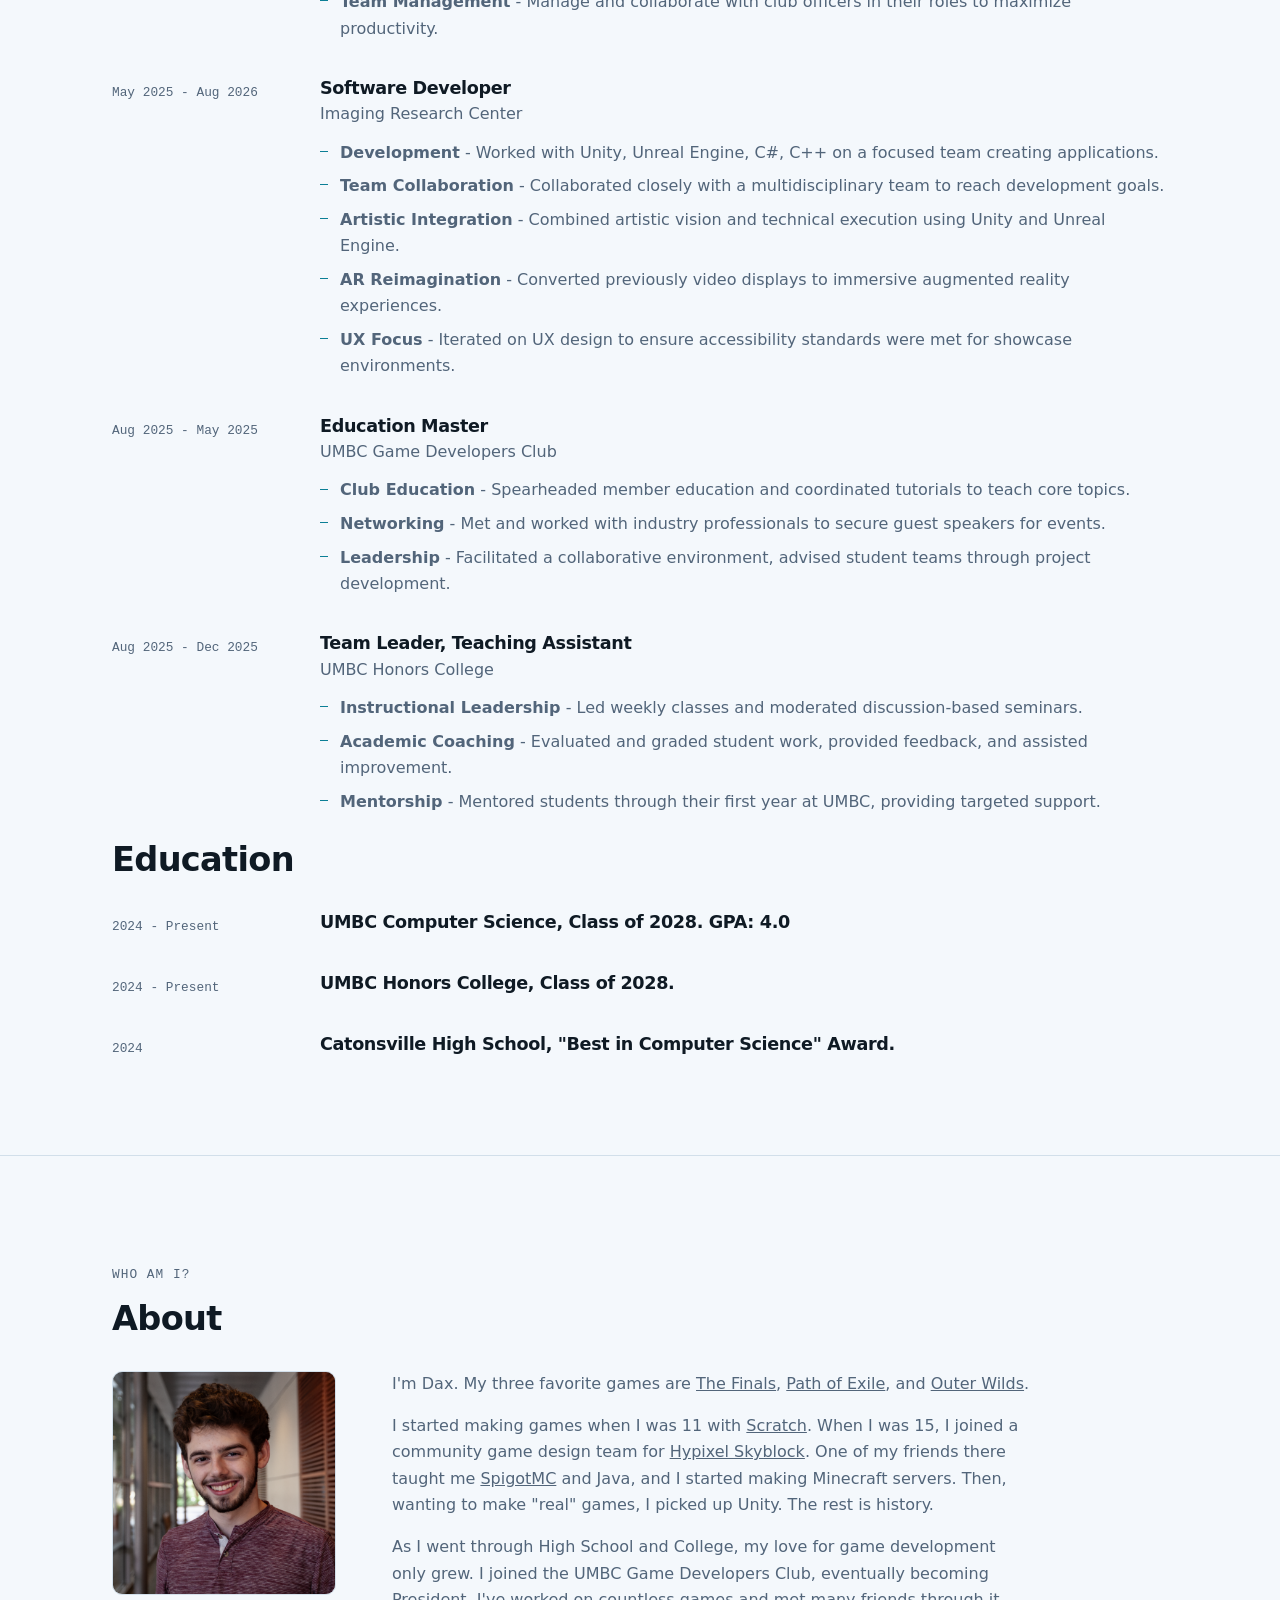
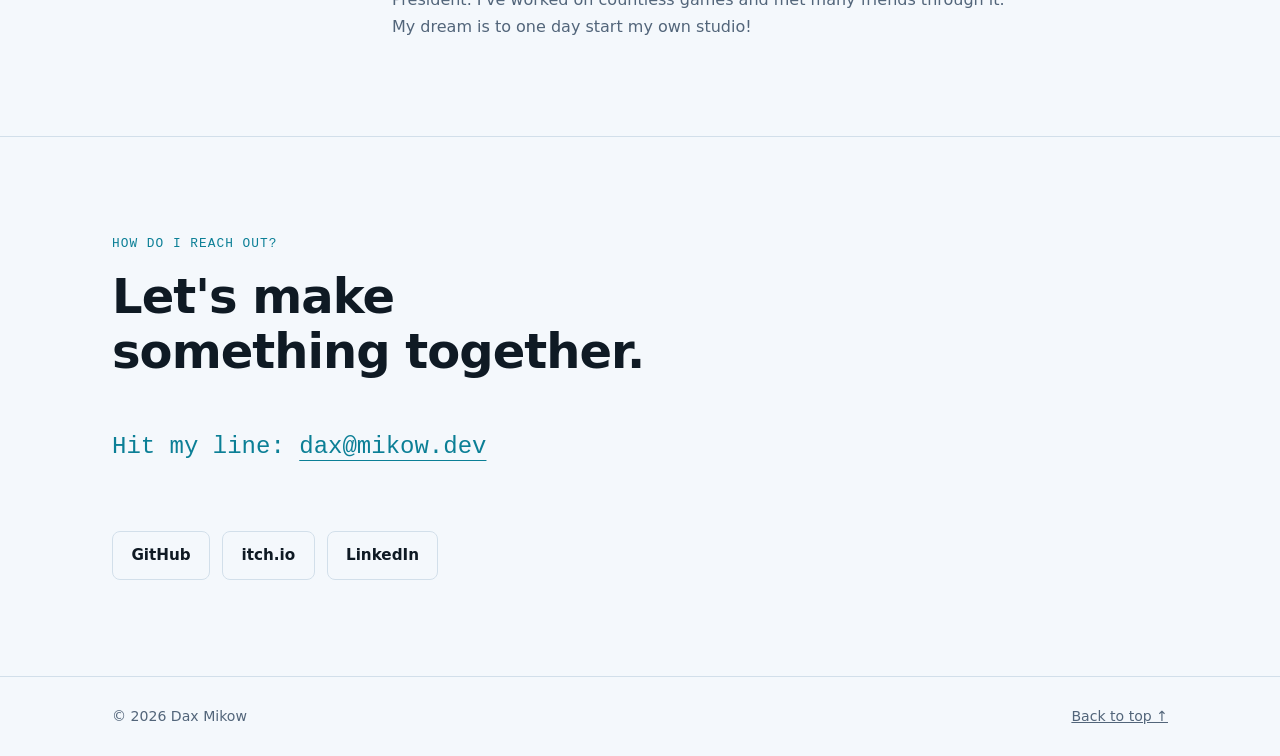
==== commit c392f68c: "made resume normal" ====
--- a/index.html
+++ b/index.html
@@ -27,7 +27,7 @@
             <a href="#about">About</a>
             <a href="#contact">Contact</a>
             <!-- Add your résumé at assets/resume.pdf -->
-            <a class="btn btn-small" href="assets/resume.pdf">Résumé</a>
+            <a class="btn btn-small" href="assets/resume.pdf">Resume</a>
         </nav>
     </div>
 </header>
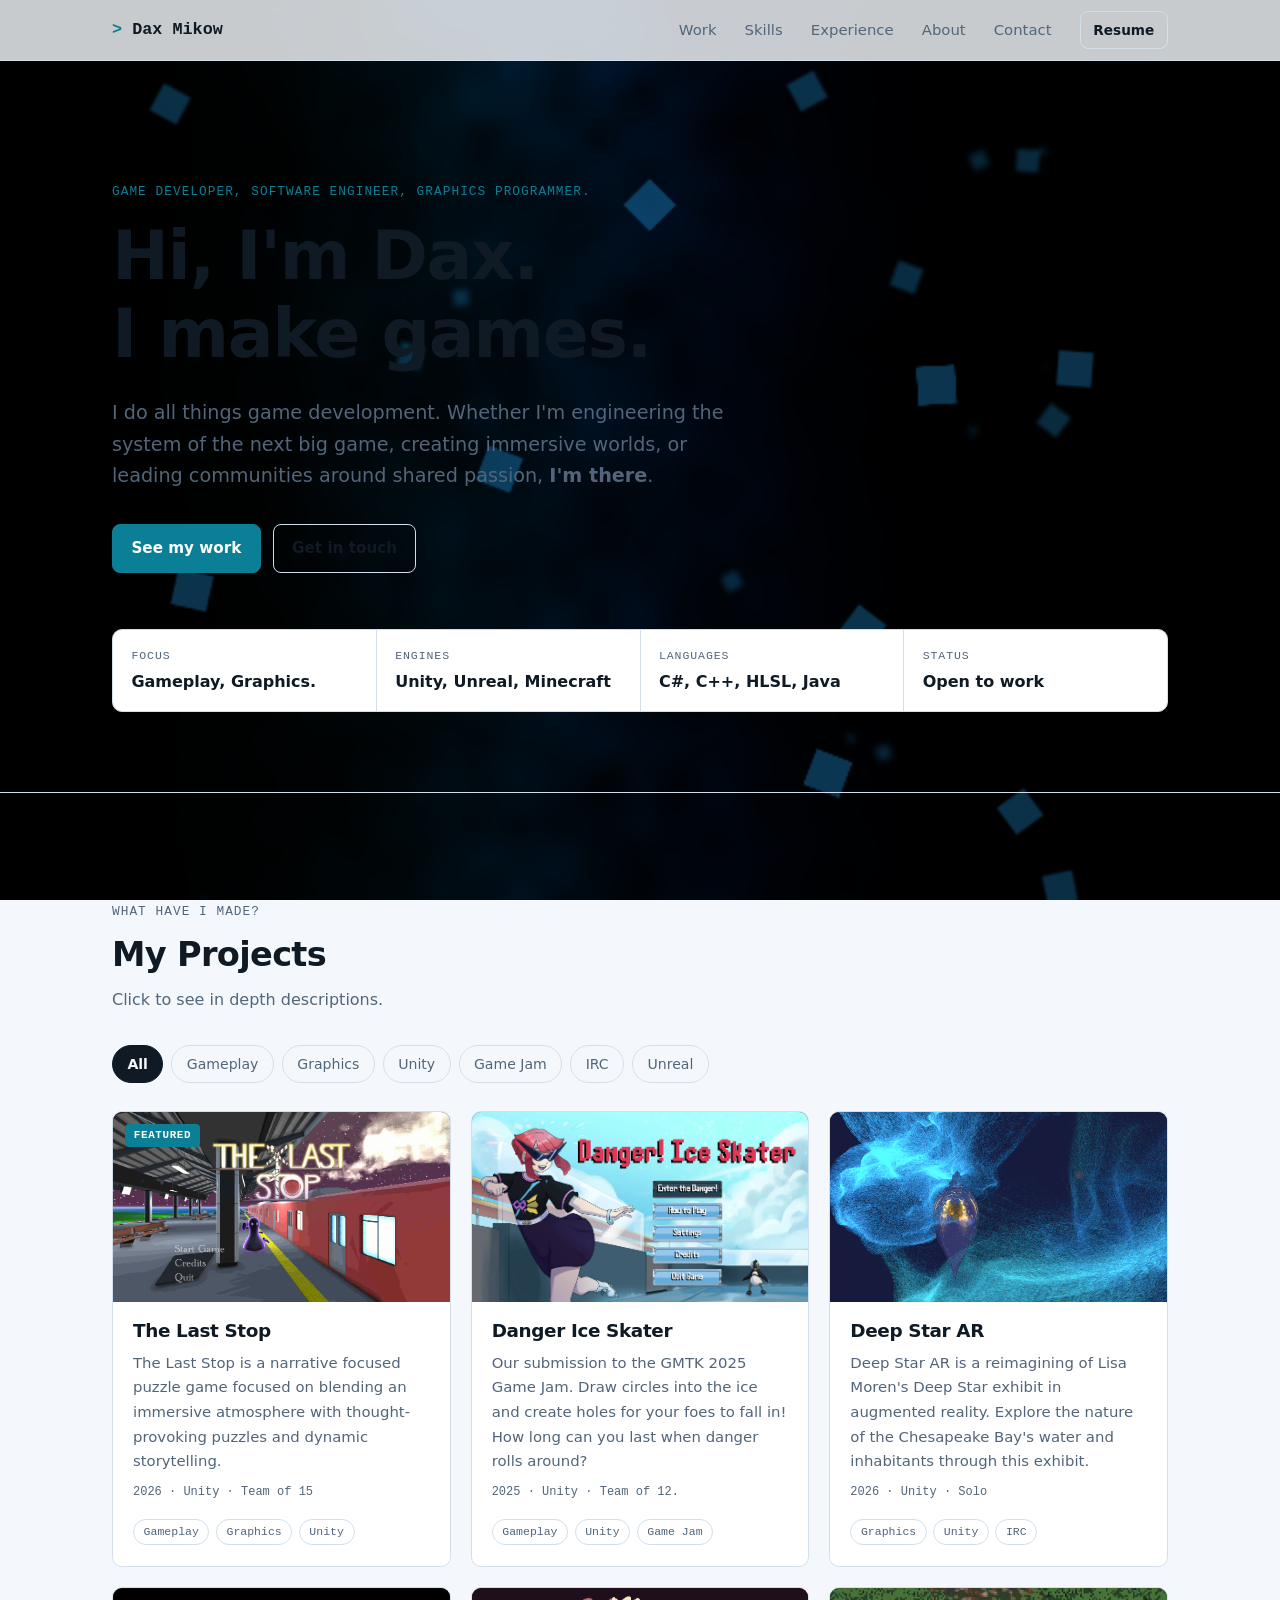
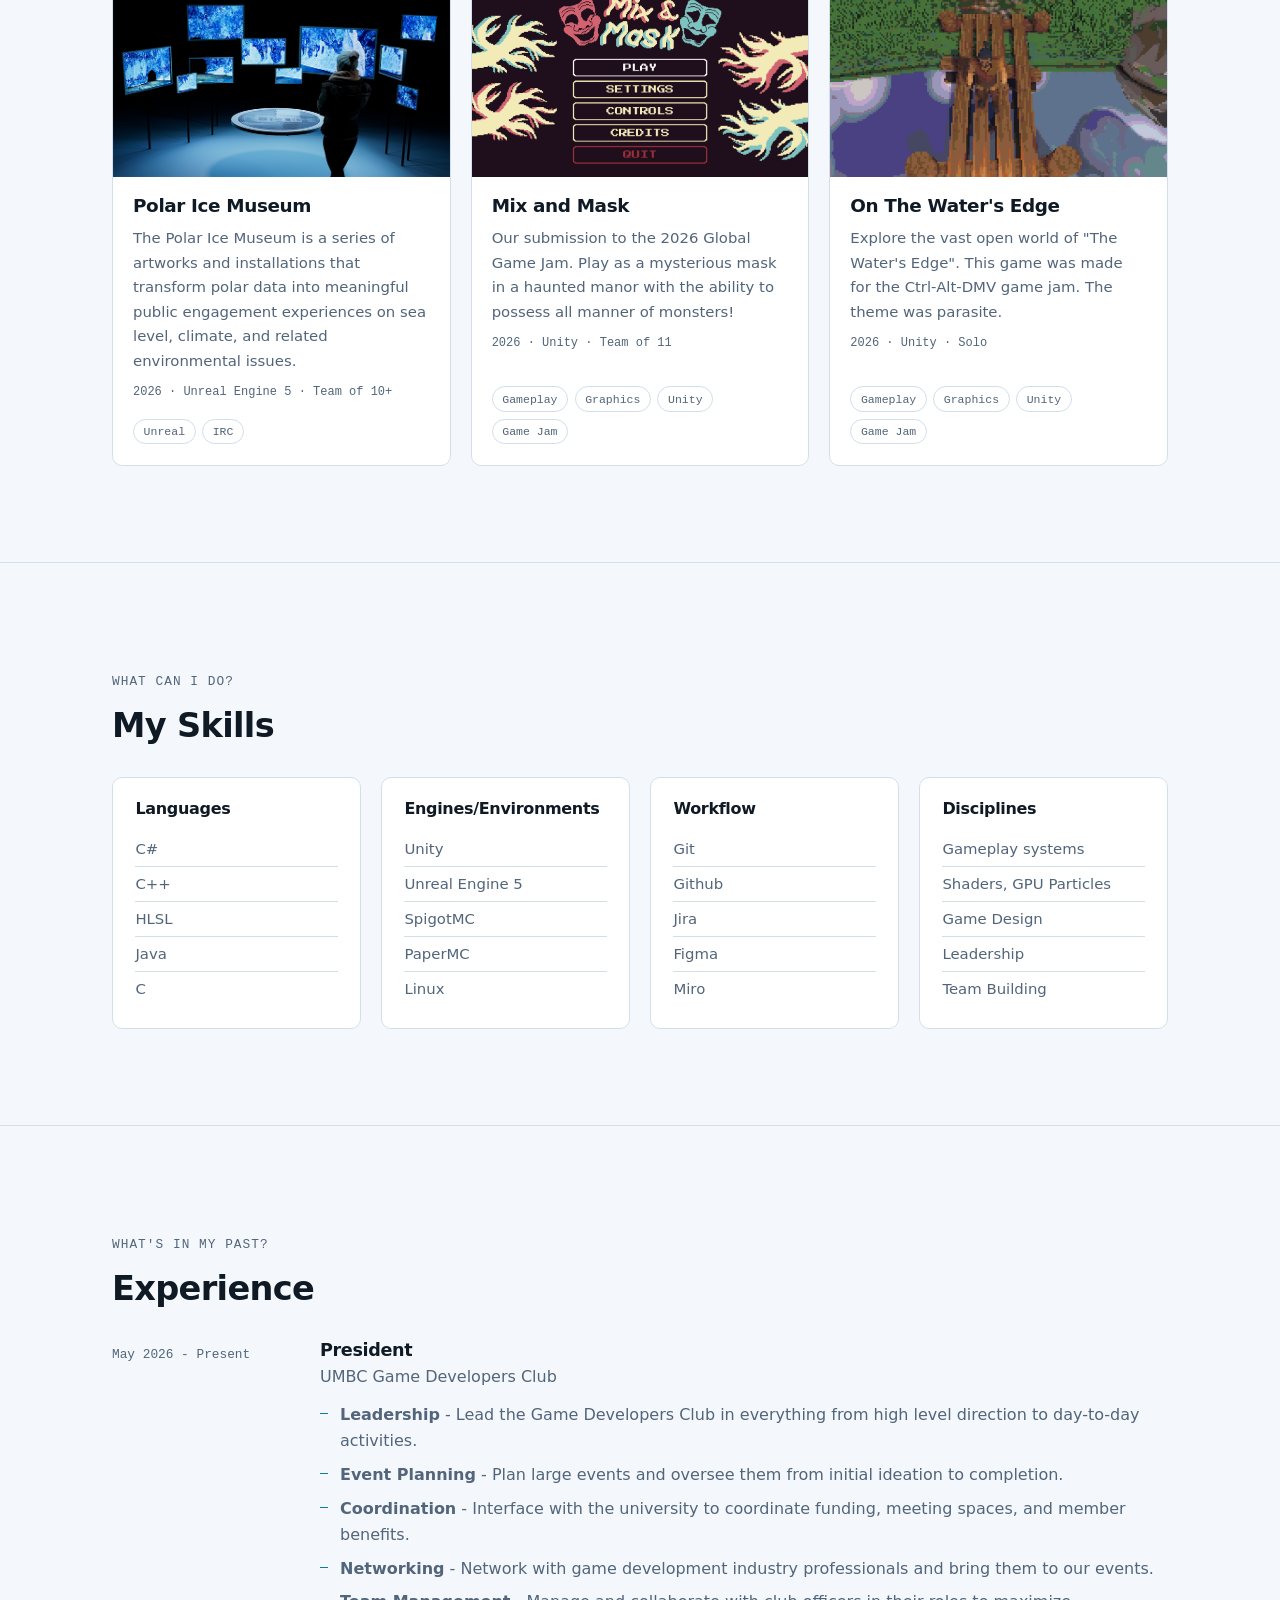
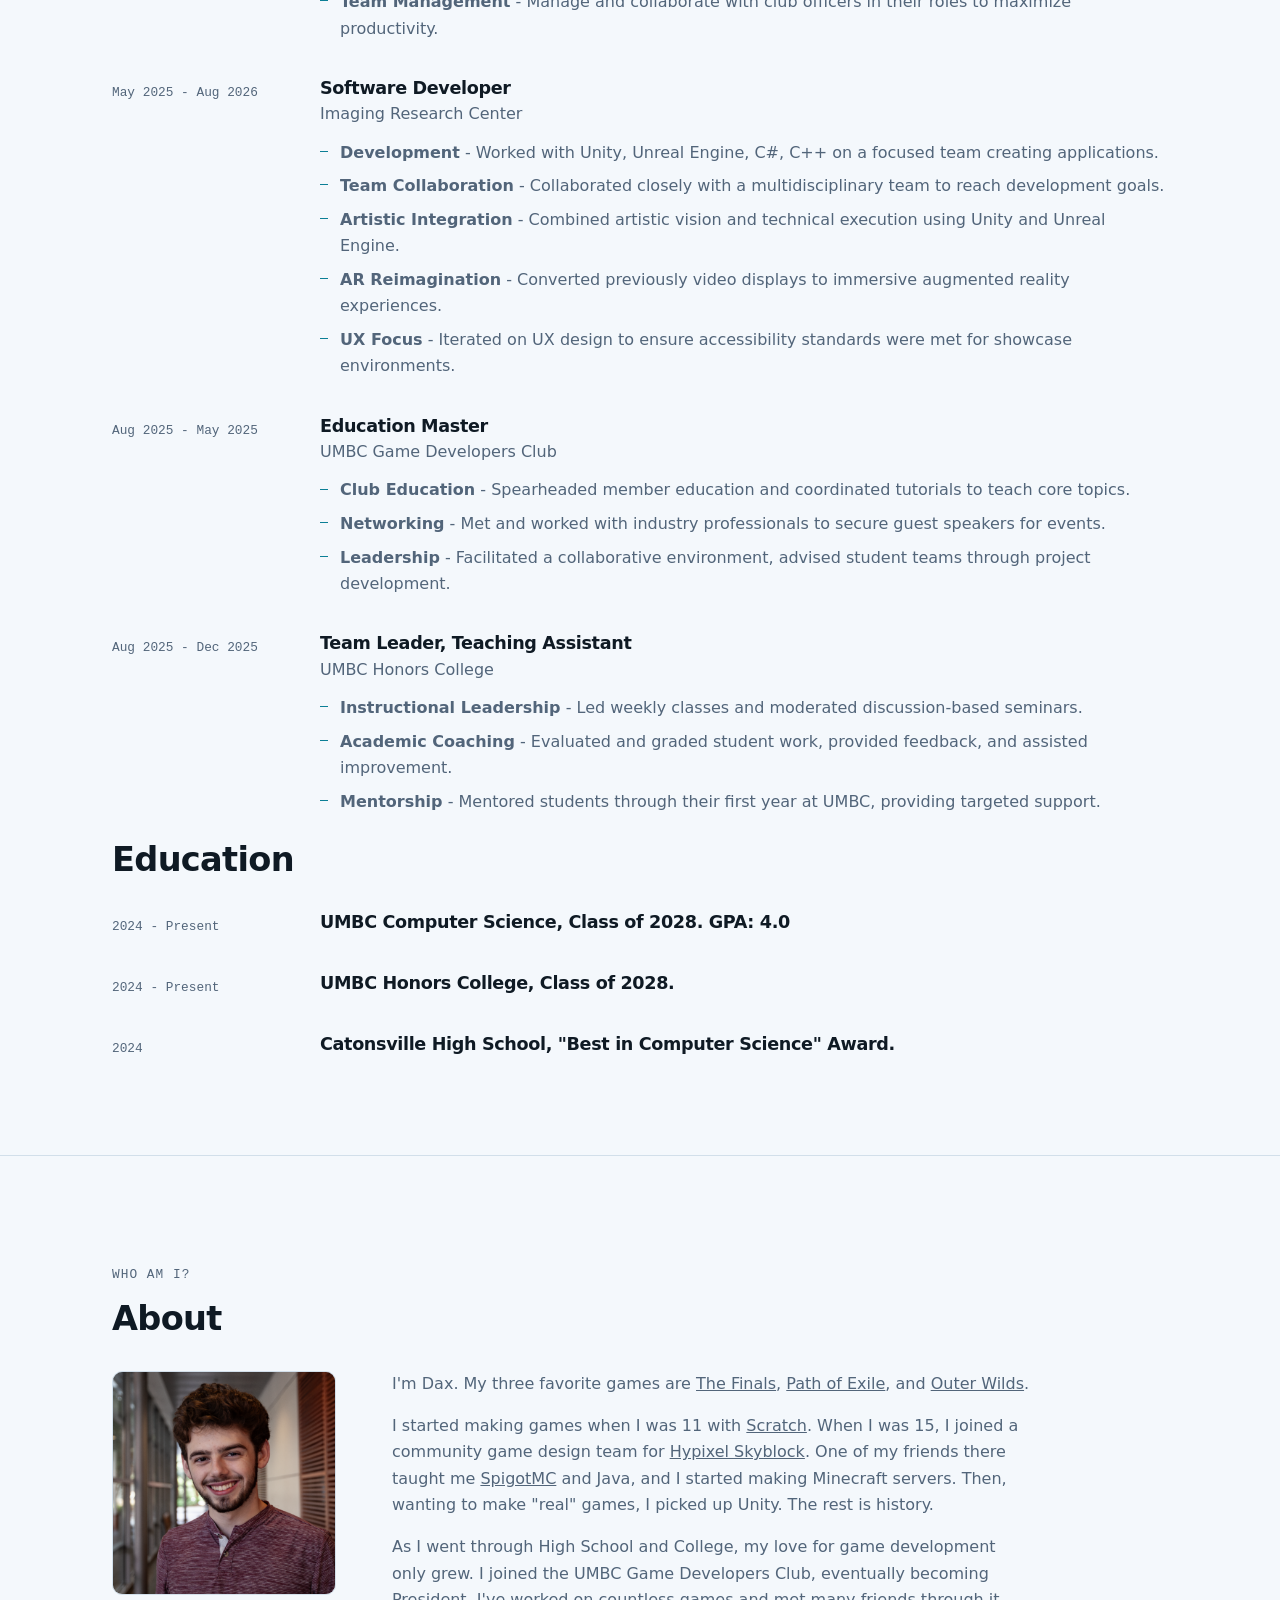
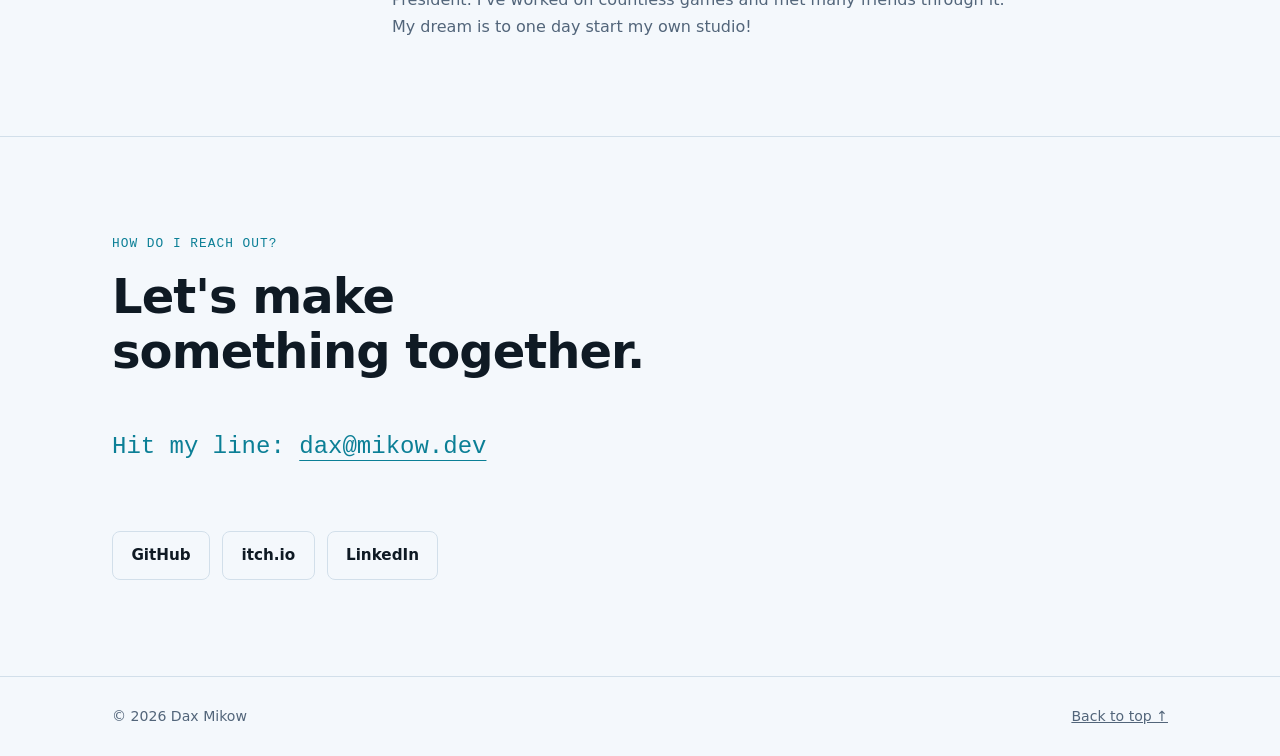
==== commit 952d39b8: "fixed typo" ====
--- a/index.html
+++ b/index.html
@@ -162,7 +162,7 @@
                         <h3>President</h3>
                         <p class="role-where">UMBC Game Developers Club</p>
                         <ul class="bullets">
-                            <li><b>Leadership</b> - Lead the Game Developers Club in everything from high level direction to day-to-day activities</li>
+                            <li><b>Leadership</b> - Lead the Game Developers Club in everything from high level direction to day-to-day activities.</li>
                             <li><b>Event Planning</b> - Plan large events and oversee them from initial ideation to completion.</li>
                             <li><b>Coordination</b> - Interface with the university to coordinate funding, meeting spaces, and member benefits.</li>
                             <li><b>Networking</b> - Network with game development industry professionals and bring them to our events.</li>
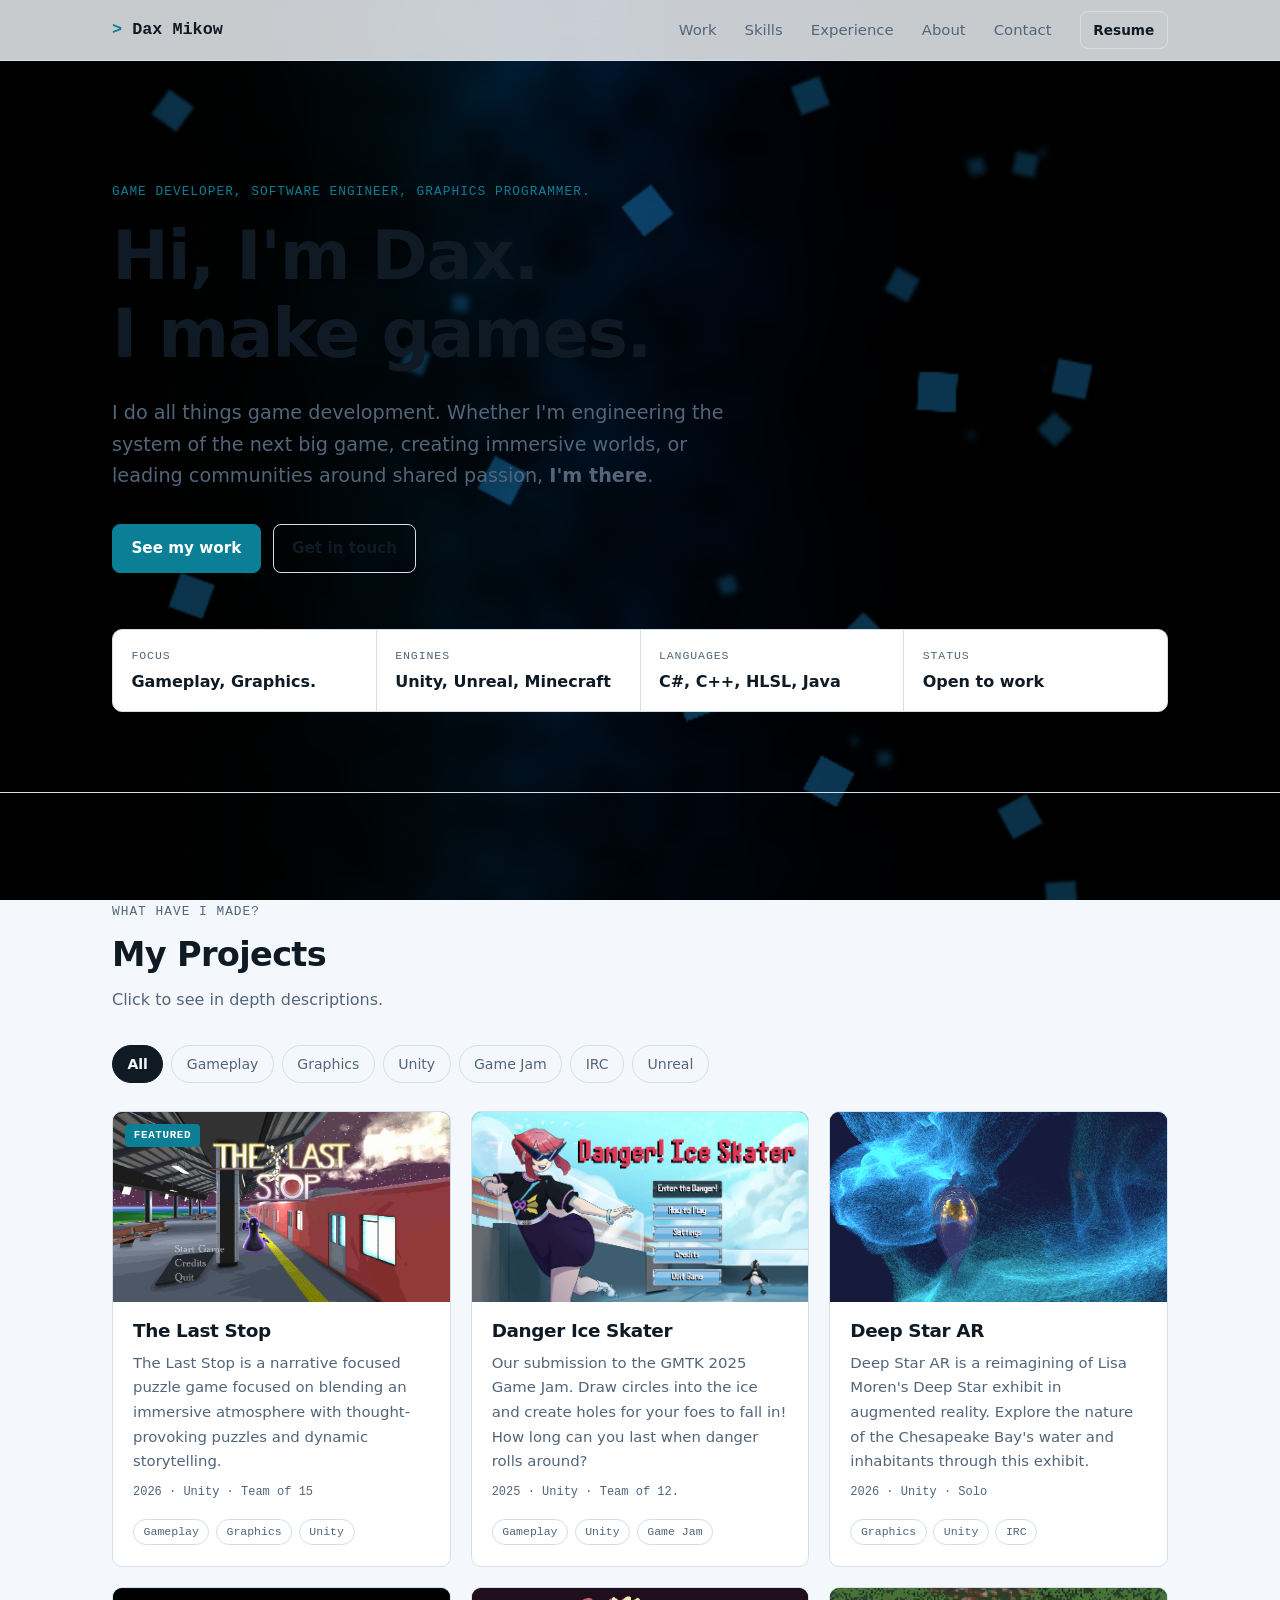
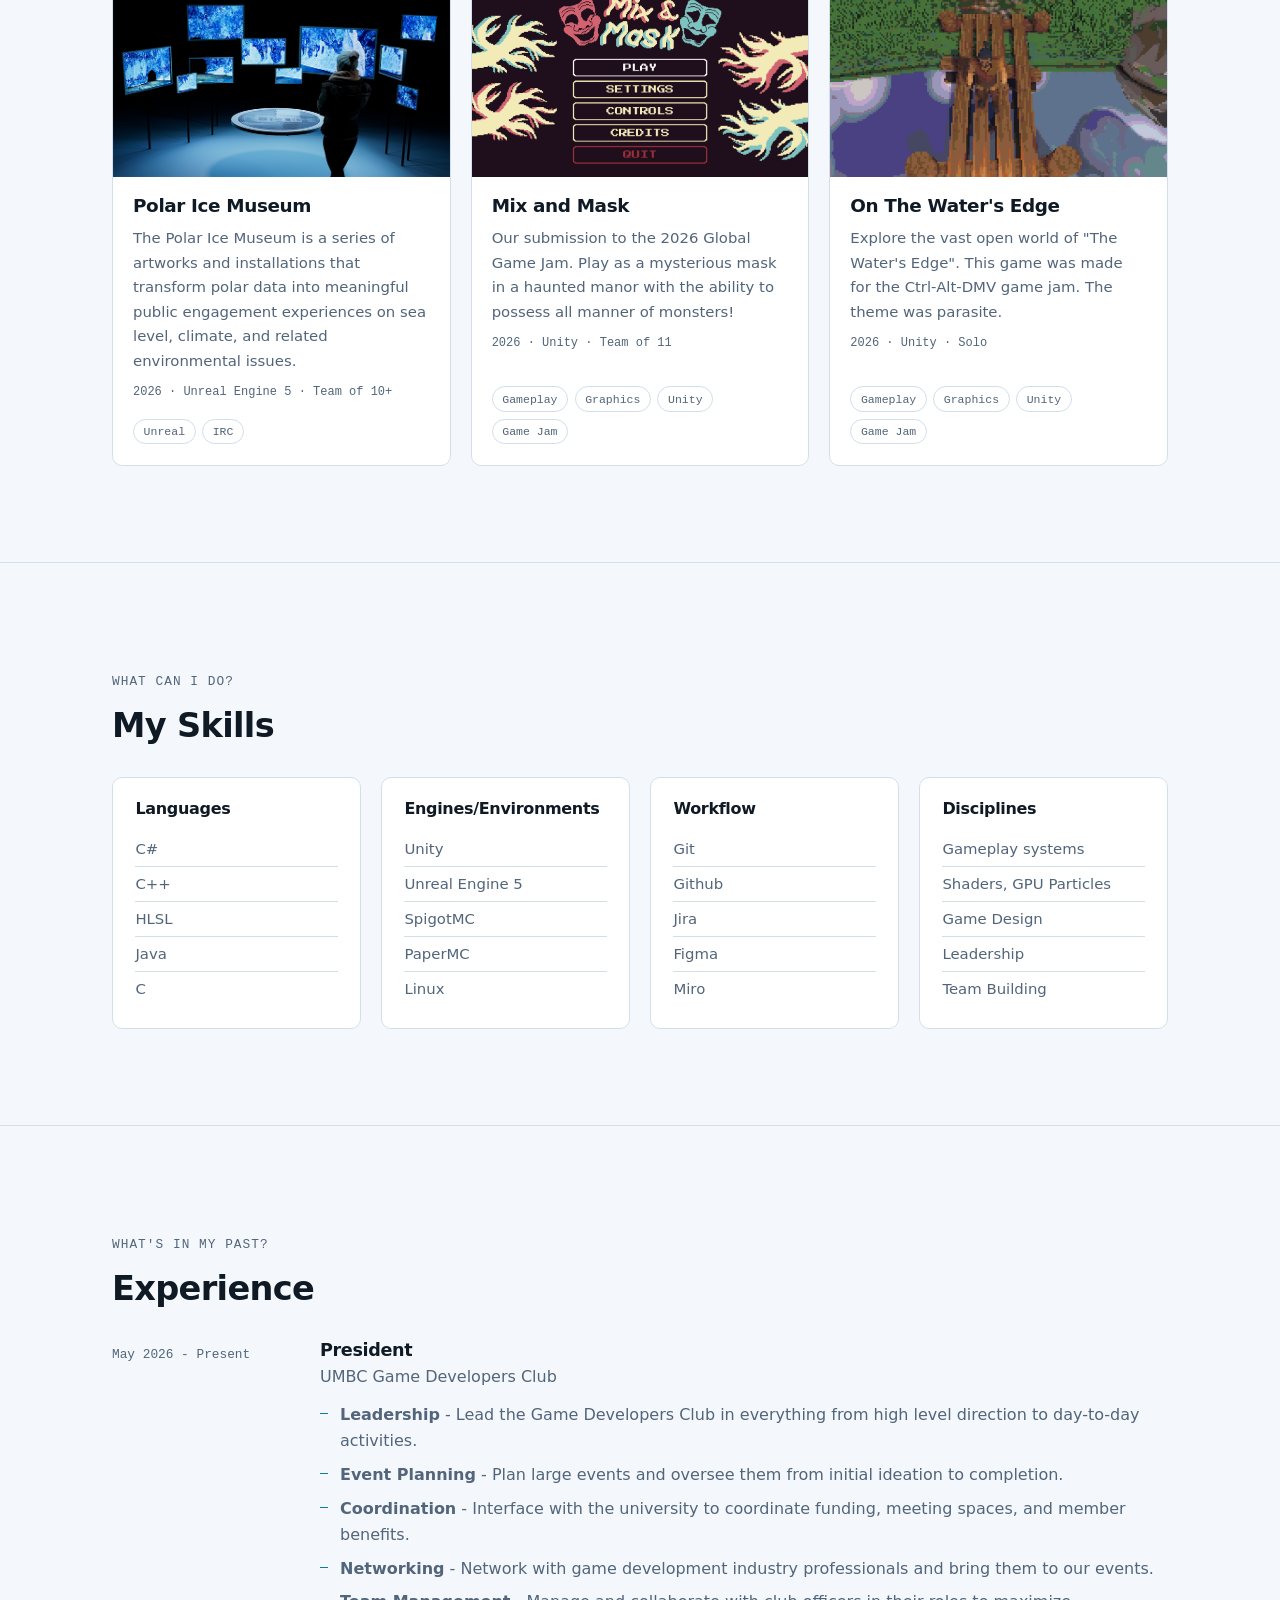
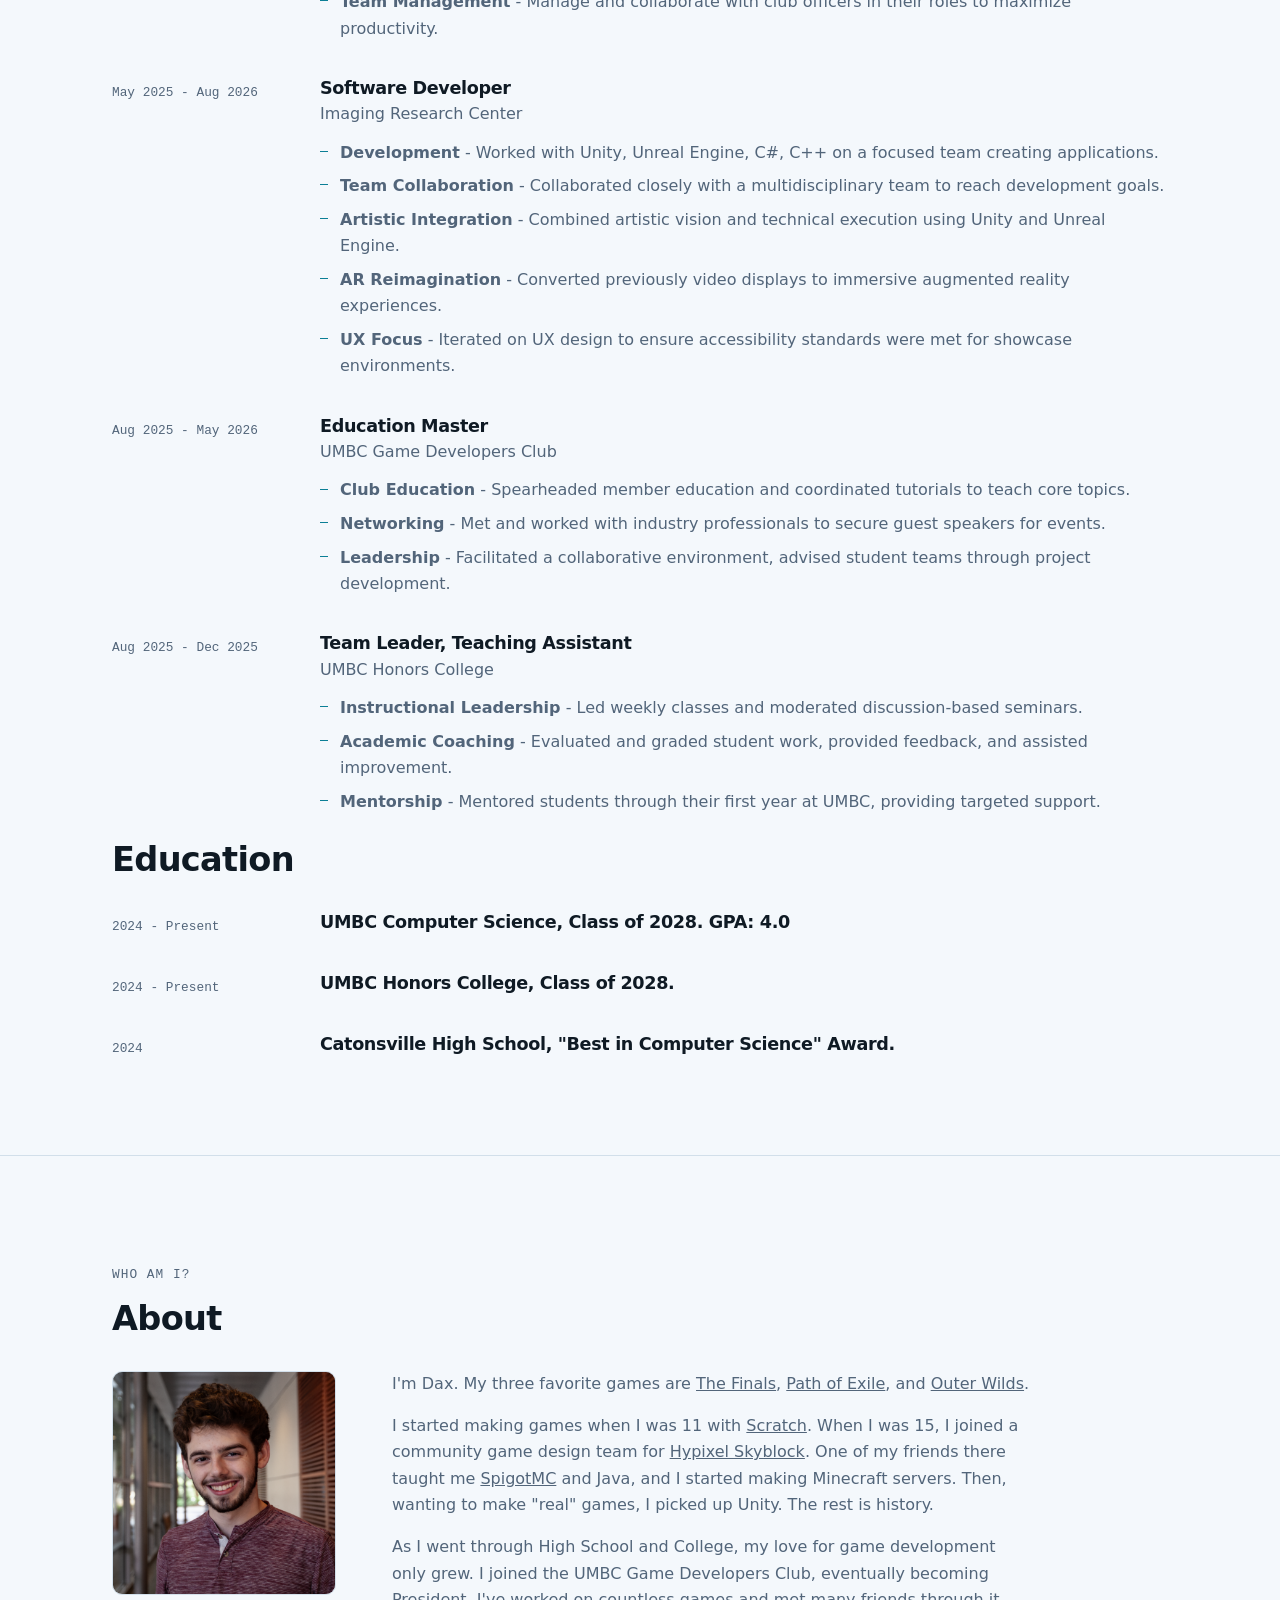
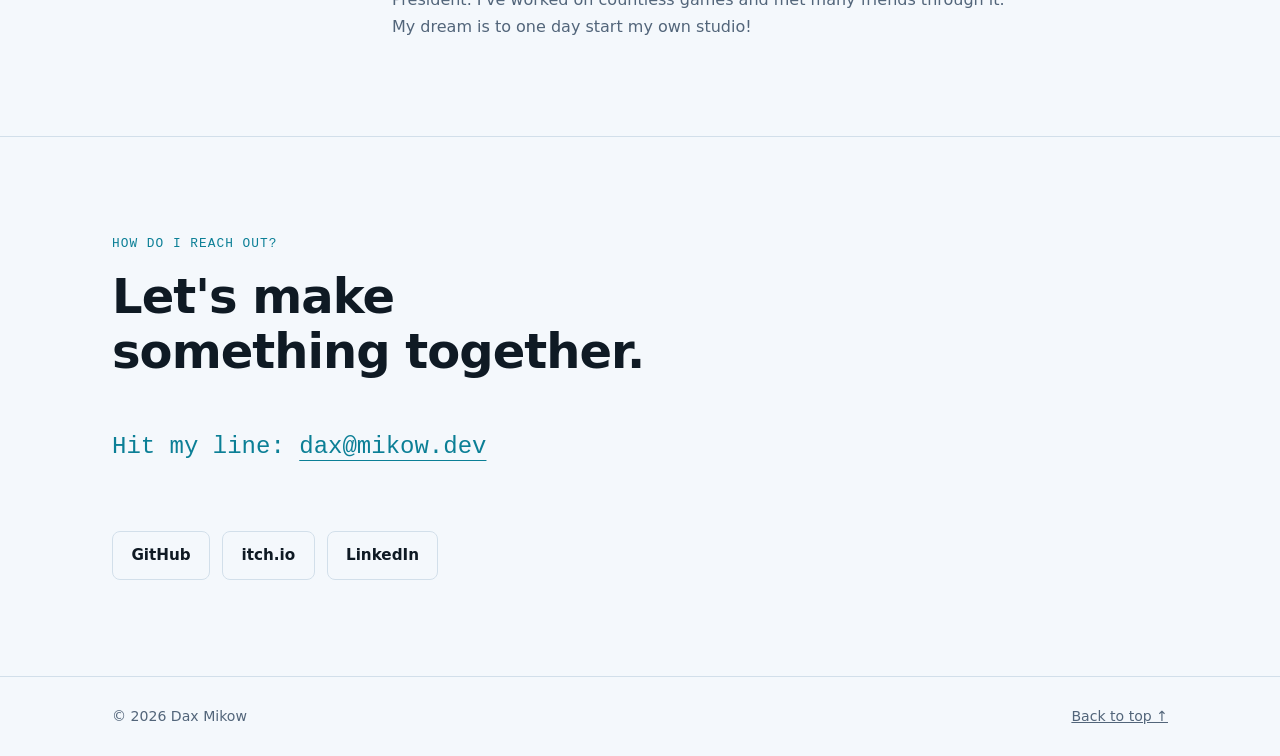
==== commit 9fd39acc: "fixed typo" ====
--- a/index.html
+++ b/index.html
@@ -185,7 +185,7 @@
                     </div>
                 </article>
                 <article class="role">
-                    <div class="role-when">Aug 2025 - May 2025</div>
+                    <div class="role-when">Aug 2025 - May 2026</div>
                     <div>
                         <h3>Education Master</h3>
                         <p class="role-where">UMBC Game Developers Club</p>
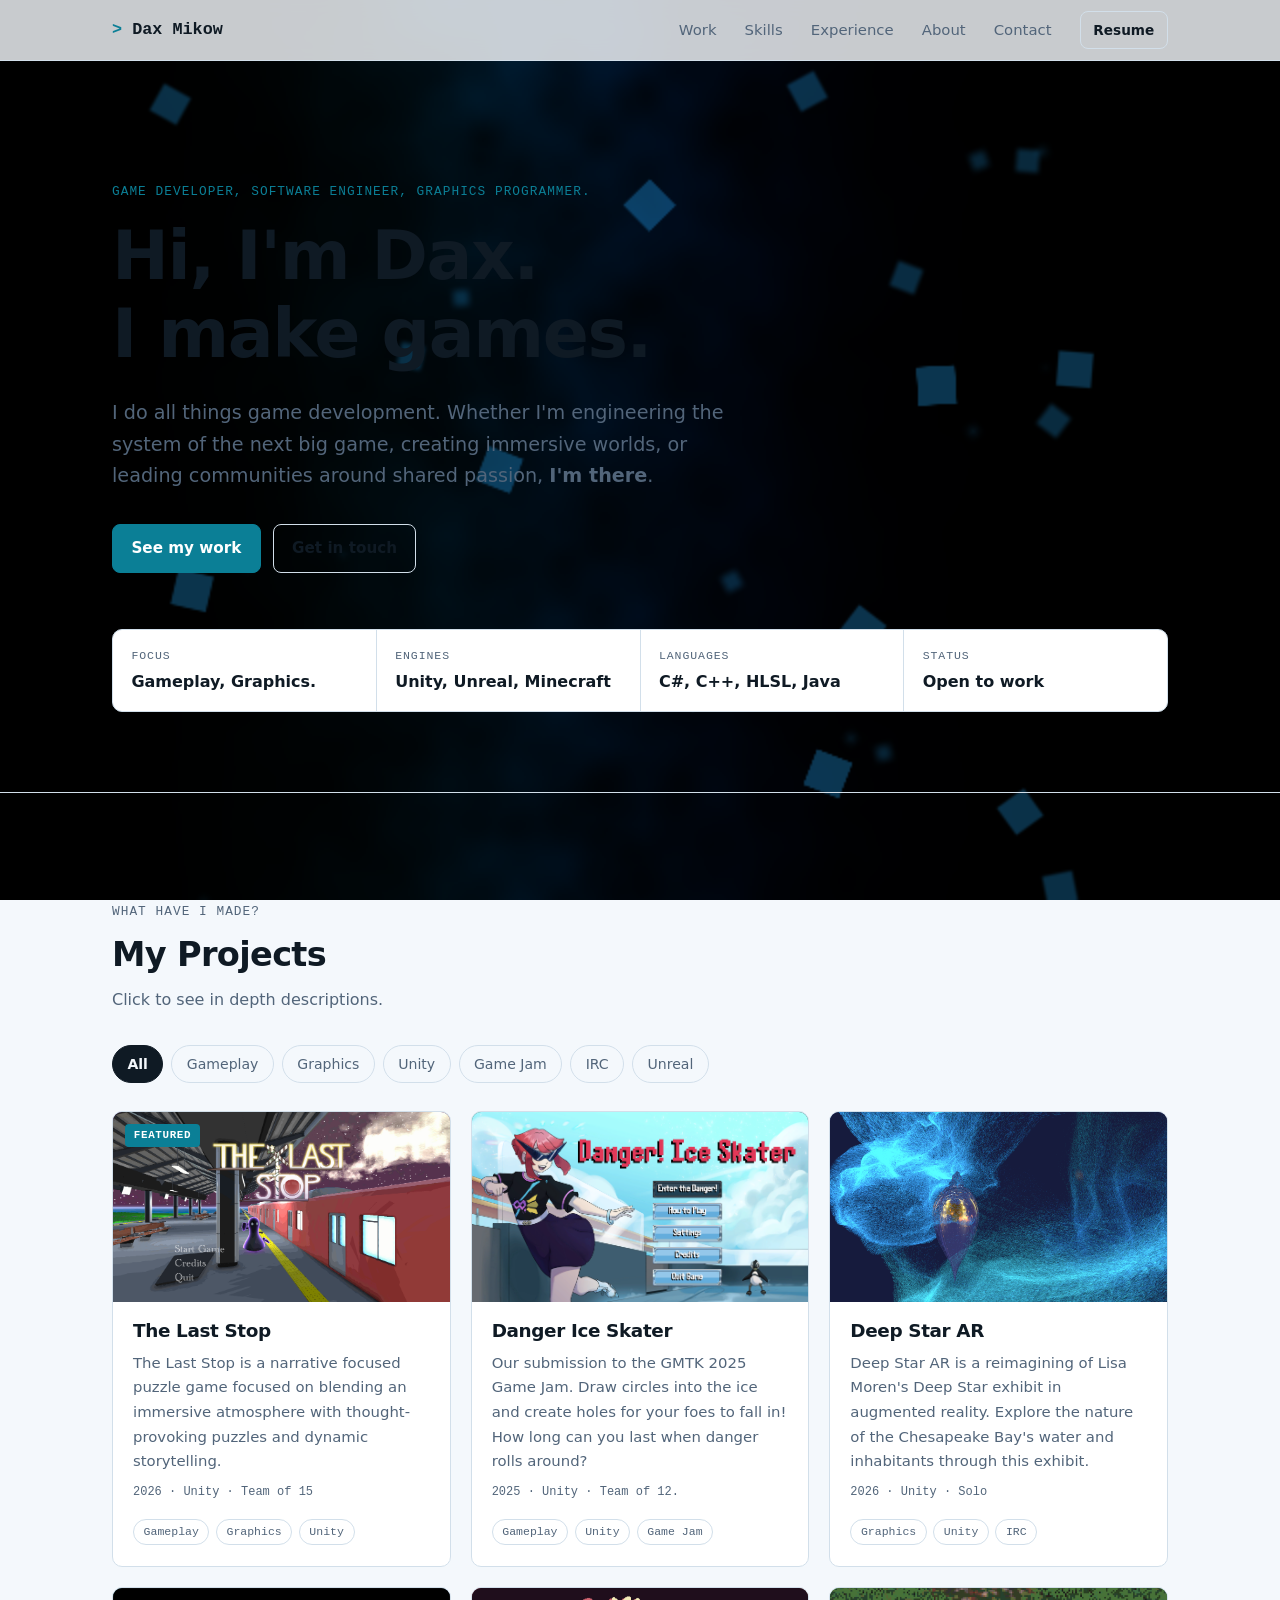
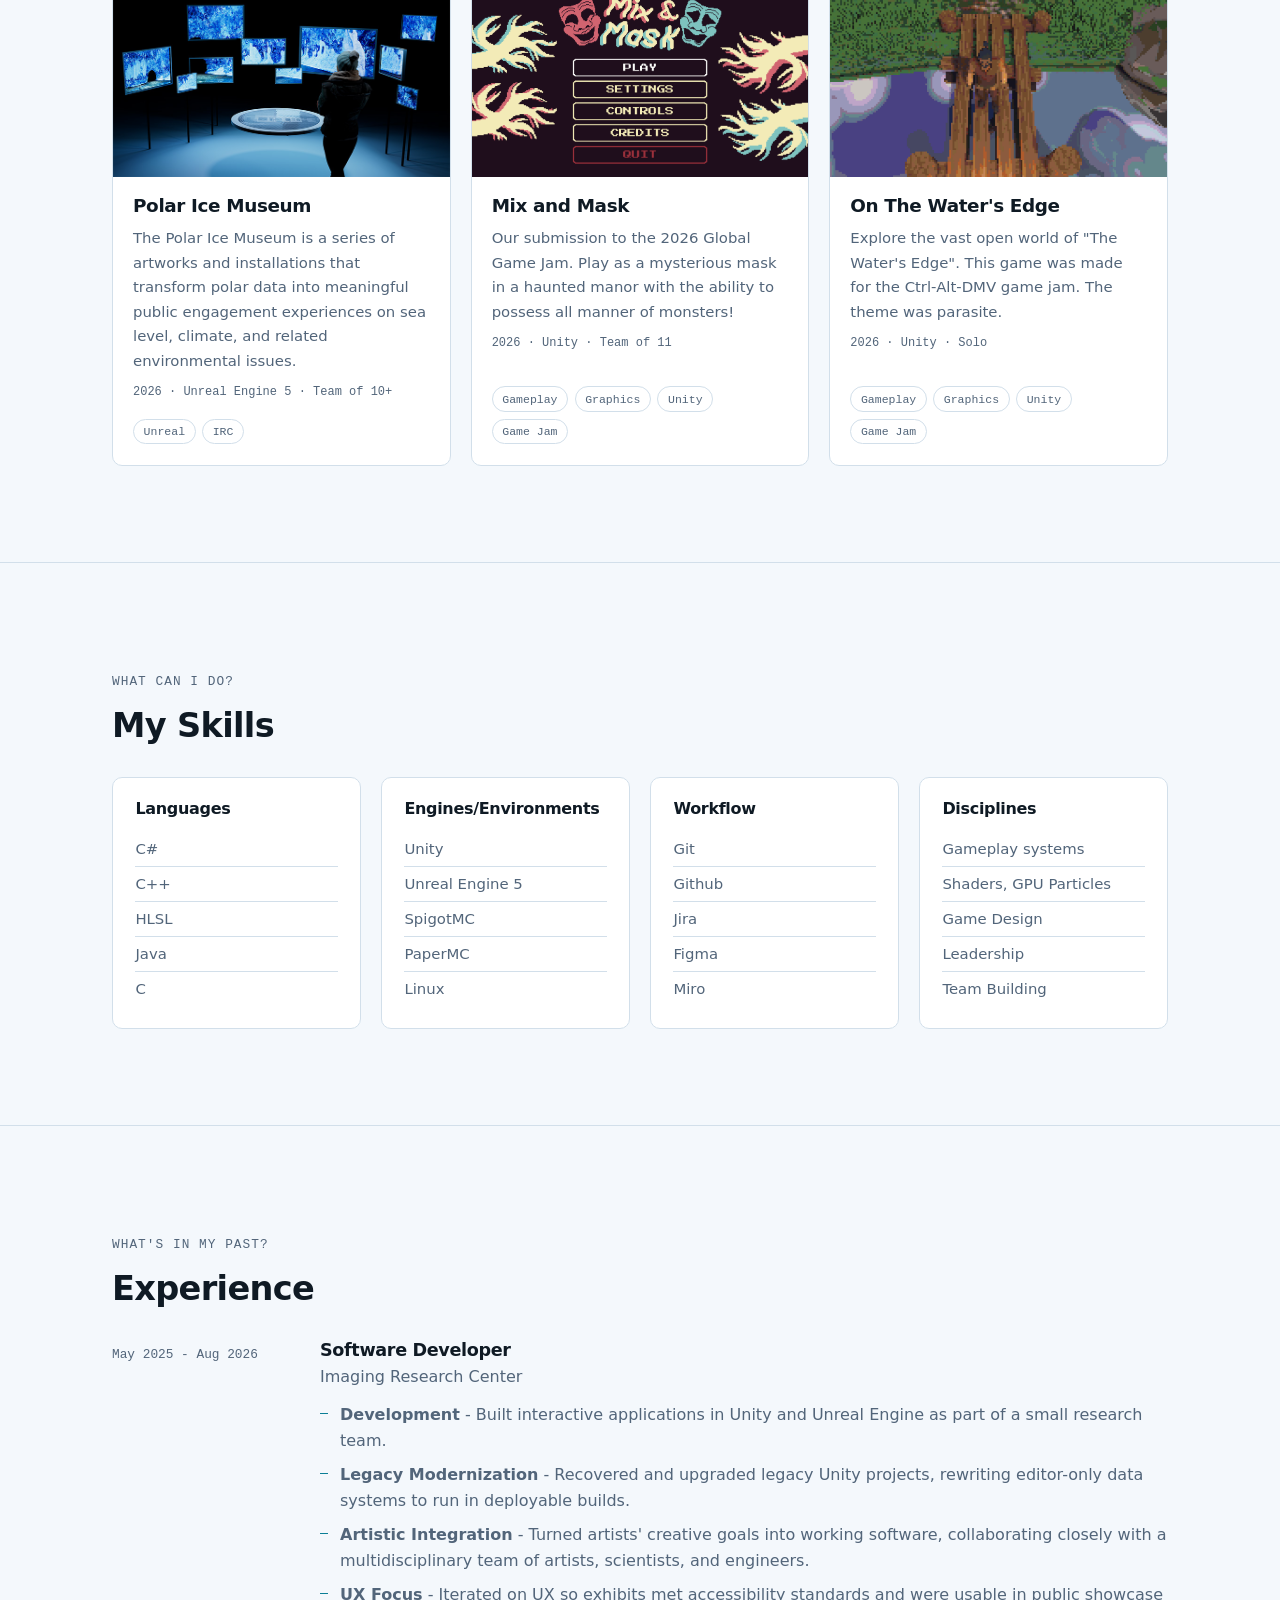
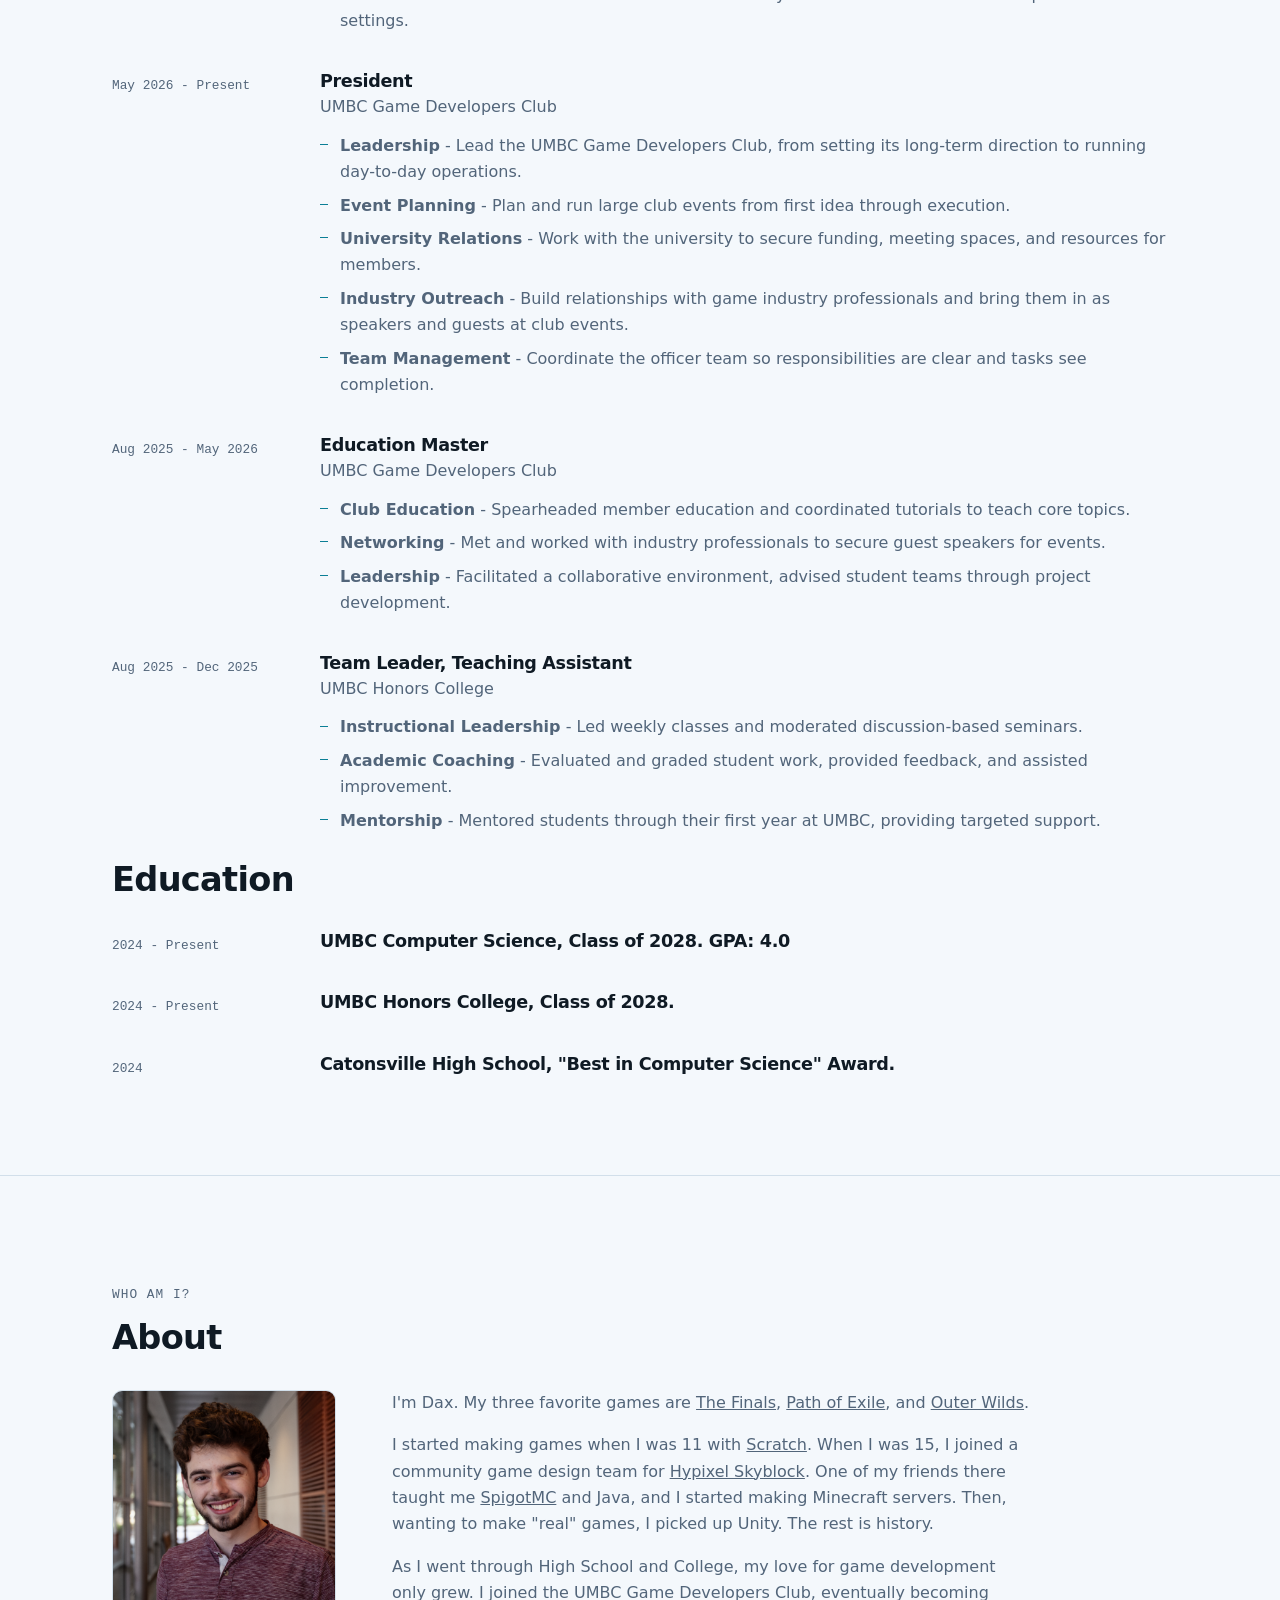
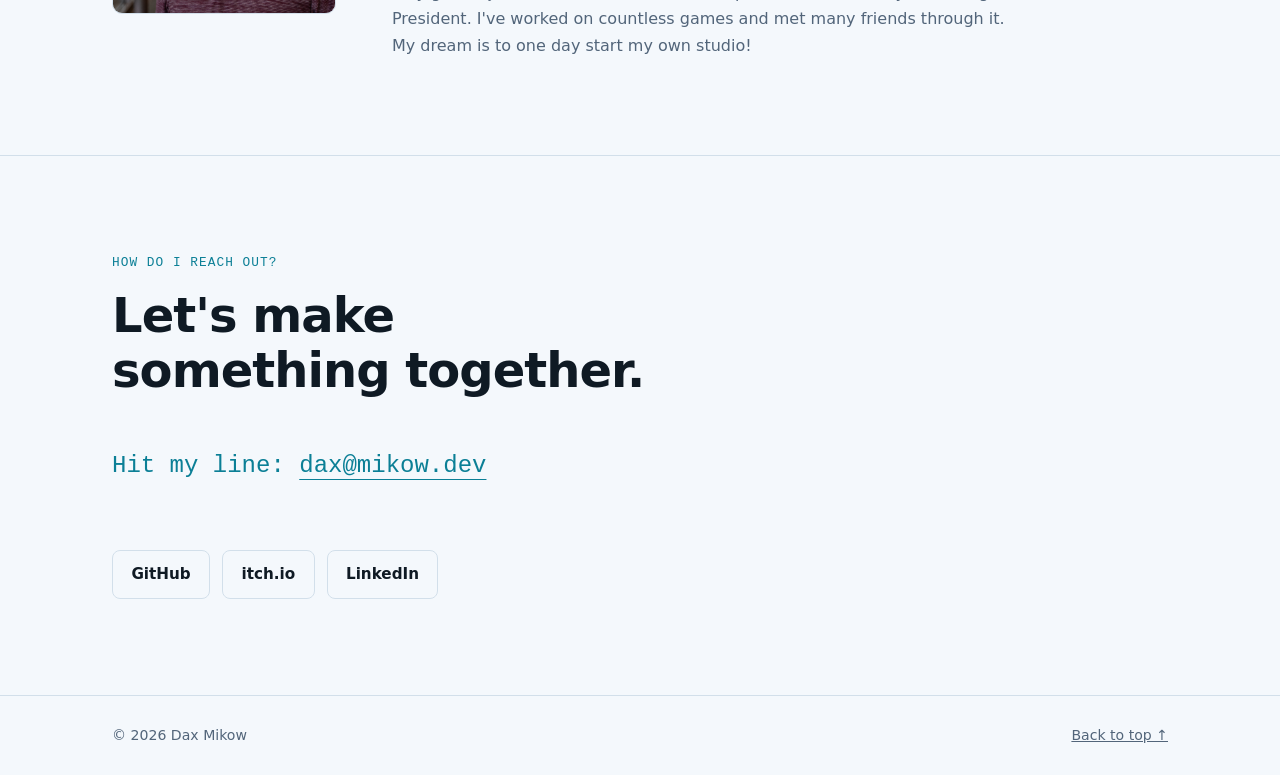
==== commit eb782713: "Updated lines to be more accurate. swapped irc and president spots." ====
--- a/index.html
+++ b/index.html
@@ -157,30 +157,29 @@
             </div>
             <div class="timeline">
                 <article class="role">
+                    <div class="role-when">May 2025 - Aug 2026</div>
+                    <div>
+                        <h3>Software Developer</h3>
+                        <p class="role-where">Imaging Research Center</p>
+                        <ul class="bullets">
+                            <li><b>Development</b> - Built interactive applications in Unity and Unreal Engine as part of a small research team.</li>
+                            <li><b>Legacy Modernization</b> - Recovered and upgraded legacy Unity projects, rewriting editor-only data systems to run in deployable builds.</li>
+                            <li><b>Artistic Integration</b> - Turned artists' creative goals into working software, collaborating closely with a multidisciplinary team of artists, scientists, and engineers.</li>
+                            <li><b>UX Focus</b> - Iterated on UX so exhibits met accessibility standards and were usable in public showcase settings.</li>
+                        </ul>
+                    </div>
+                </article>
+                <article class="role">
                     <div class="role-when">May 2026 - Present</div>
                     <div>
                         <h3>President</h3>
                         <p class="role-where">UMBC Game Developers Club</p>
                         <ul class="bullets">
-                            <li><b>Leadership</b> - Lead the Game Developers Club in everything from high level direction to day-to-day activities.</li>
-                            <li><b>Event Planning</b> - Plan large events and oversee them from initial ideation to completion.</li>
-                            <li><b>Coordination</b> - Interface with the university to coordinate funding, meeting spaces, and member benefits.</li>
-                            <li><b>Networking</b> - Network with game development industry professionals and bring them to our events.</li>
-                            <li><b>Team Management</b> - Manage and collaborate with club officers in their roles to maximize productivity.</li>
-                        </ul>
-                    </div>
-                </article>
-                <article class="role">
-                    <div class="role-when">May 2025 - Aug 2026</div>
-                    <div>
-                        <h3>Software Developer</h3>
-                        <p class="role-where">Imaging Research Center</p>
-                        <ul class="bullets">
-                            <li><b>Development</b> - Worked with Unity, Unreal Engine, C#, C++ on a focused team creating applications.</li>
-                            <li><b>Team Collaboration</b> - Collaborated closely with a multidisciplinary team to reach development goals.</li>
-                            <li><b>Artistic Integration</b> - Combined artistic vision and technical execution using Unity and Unreal Engine.</li>
-                            <li><b>AR Reimagination</b> - Converted previously video displays to immersive augmented reality experiences.</li>
-                            <li><b>UX Focus</b> - Iterated on UX design to ensure accessibility standards were met for showcase environments.</li>
+                            <li><b>Leadership</b> - Lead the UMBC Game Developers Club, from setting its long-term direction to running day-to-day operations.</li>
+                            <li><b>Event Planning</b> - Plan and run large club events from first idea through execution.</li>
+                            <li><b>University Relations</b> - Work with the university to secure funding, meeting spaces, and resources for members.</li>
+                            <li><b>Industry Outreach</b> - Build relationships with game industry professionals and bring them in as speakers and guests at club events.</li>
+                            <li><b>Team Management</b> - Coordinate the officer team so responsibilities are clear and tasks see completion.</li>
                         </ul>
                     </div>
                 </article>
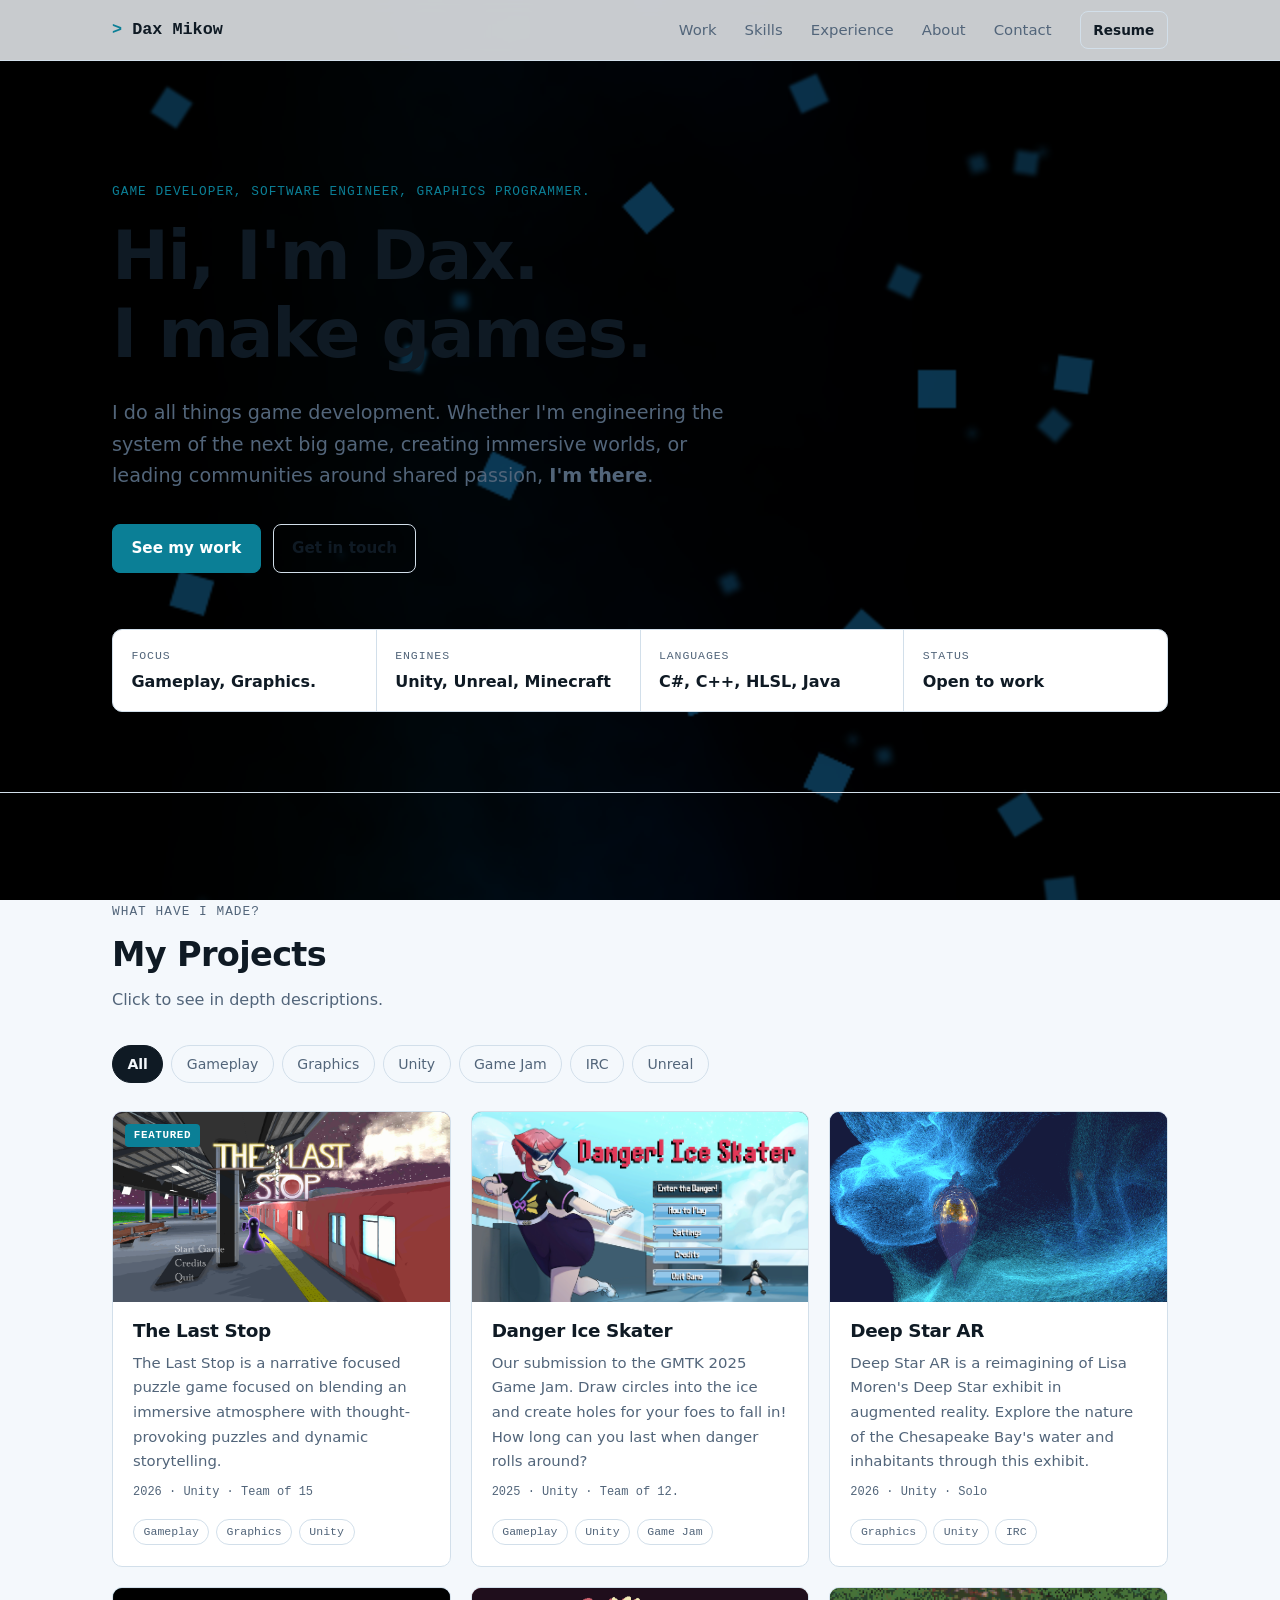
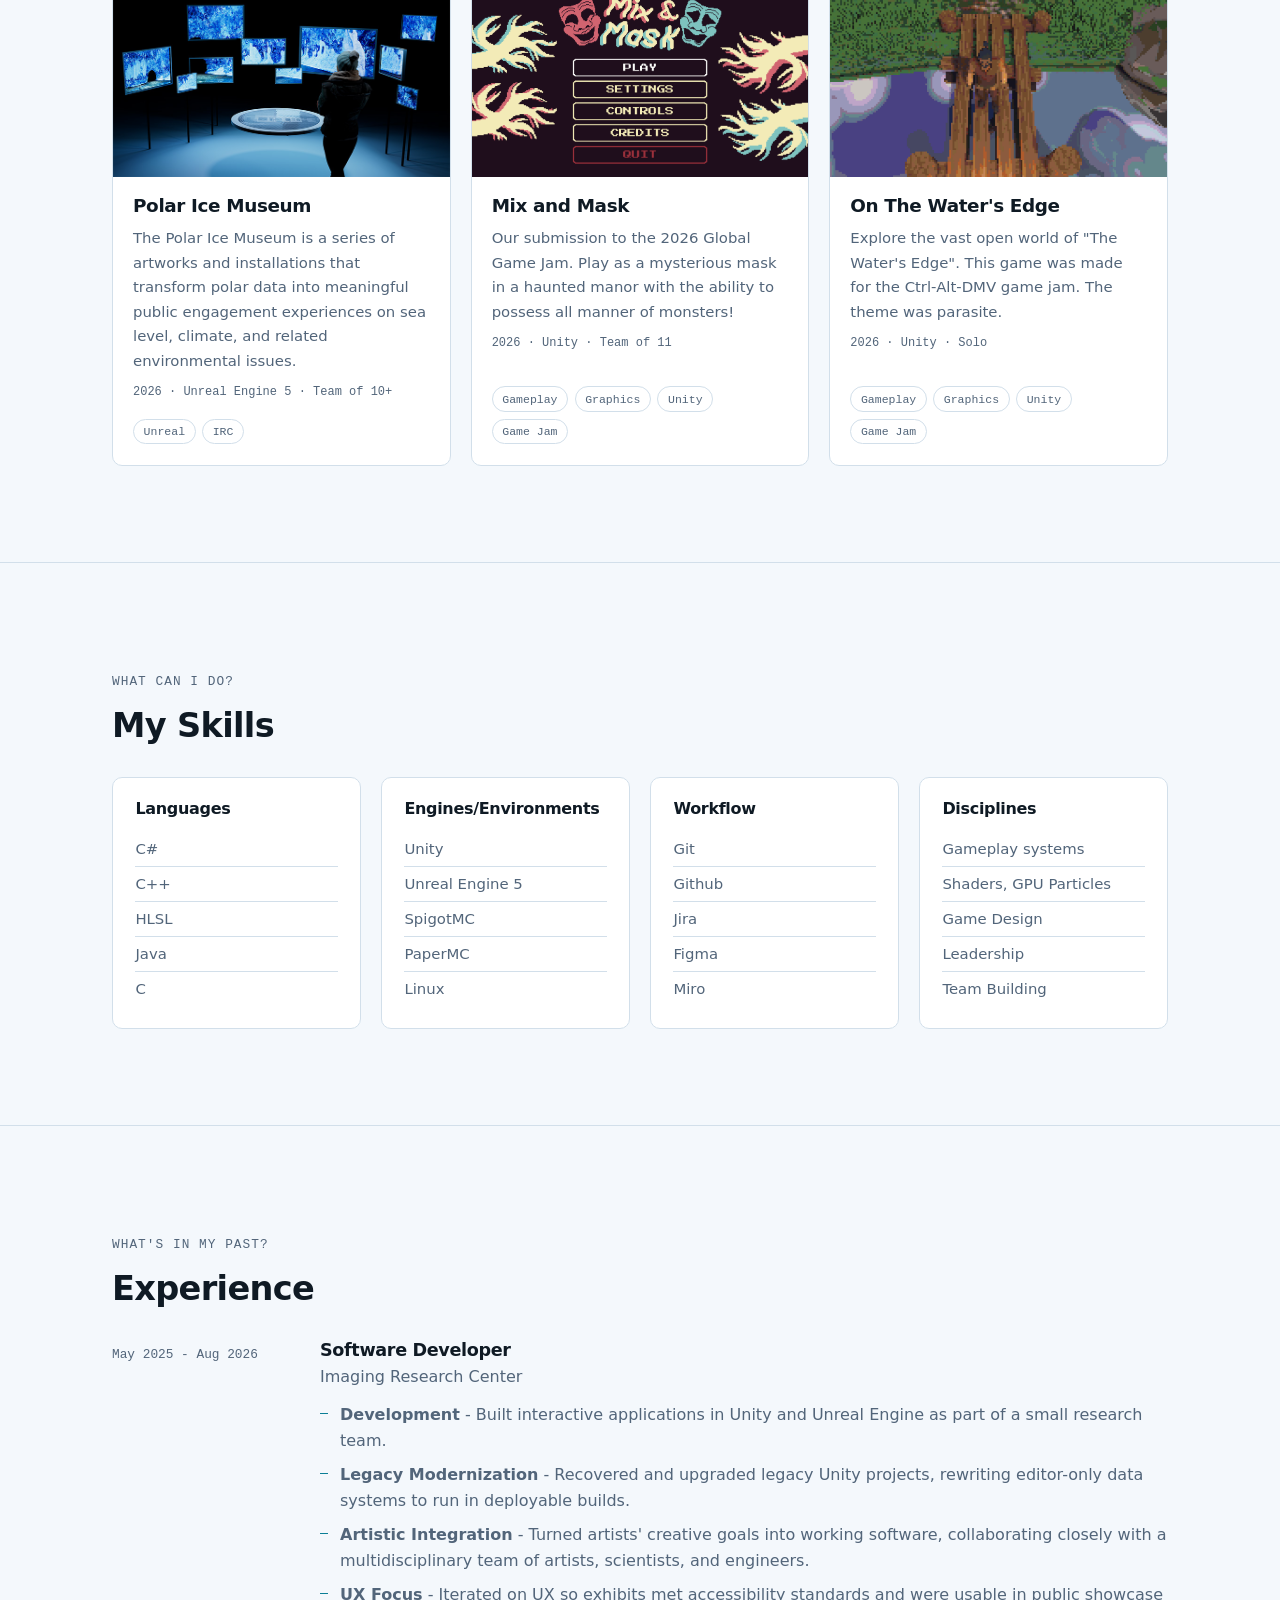
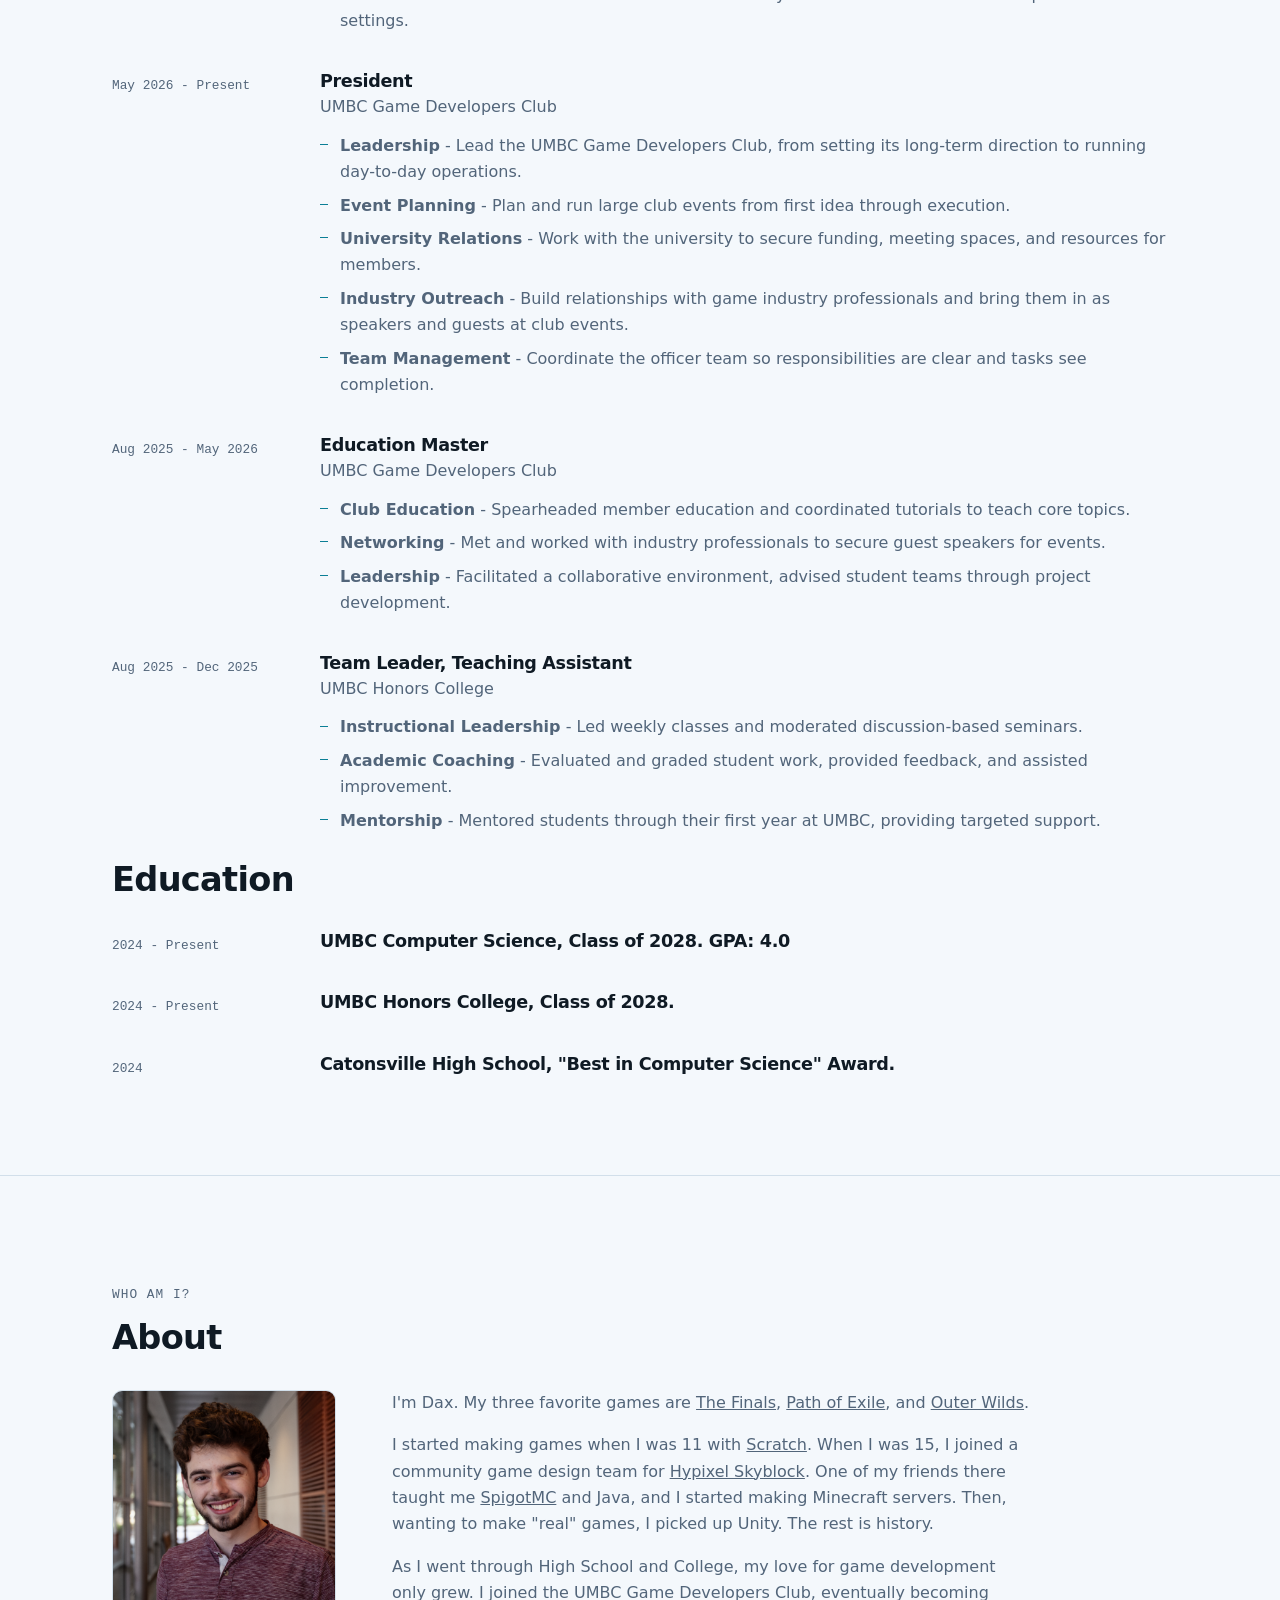
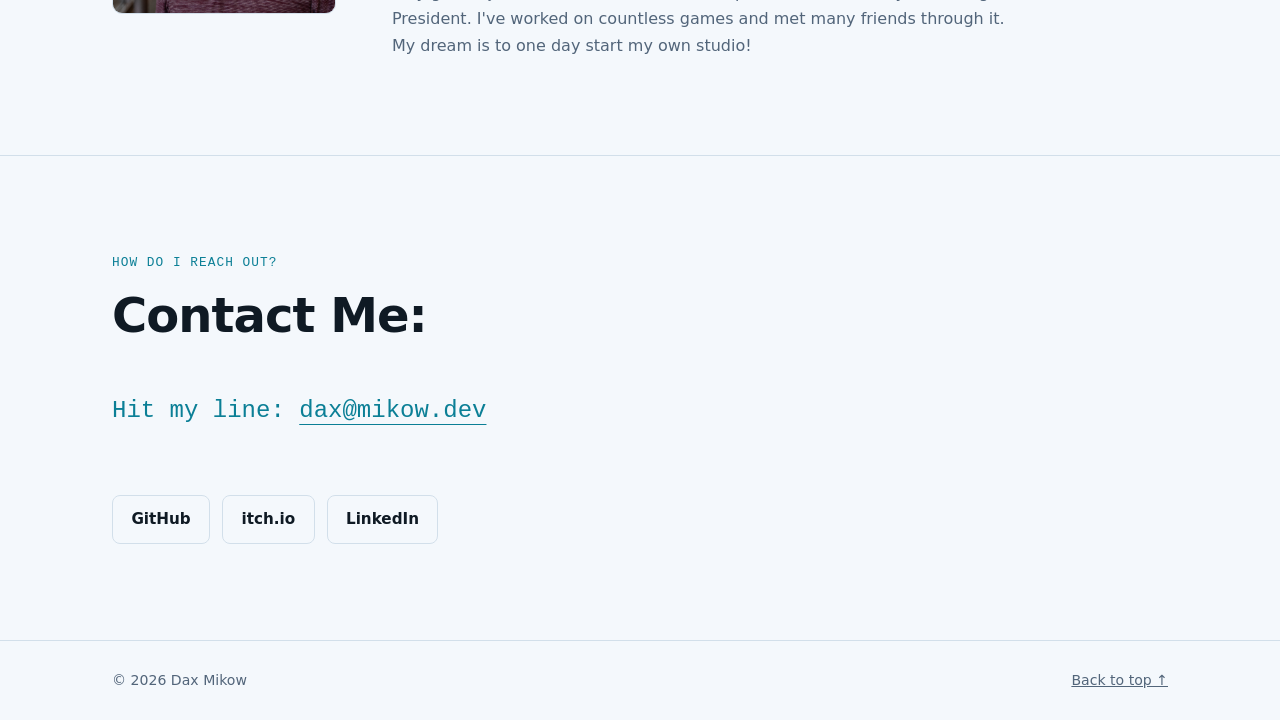
==== commit d7165f5c: "they said they didnt like the ai generated text" ====
--- a/index.html
+++ b/index.html
@@ -267,7 +267,7 @@
     <section class="section contact" id="contact">
         <div class="container">
             <p class="eyebrow">How do I reach out?</p>
-            <h2>Let's make something together.</h2>
+            <h2>Contact Me:</h2>
             <p class="contact-email">Hit my line: <a class="contact-email" href="mailto:dax@mikow.dev">dax@mikow.dev</a></p>
             <div class="btn-row">
                 <a class="btn" href="https://github.com/RelaxItsDax" target="_blank" rel="noopener">GitHub</a>
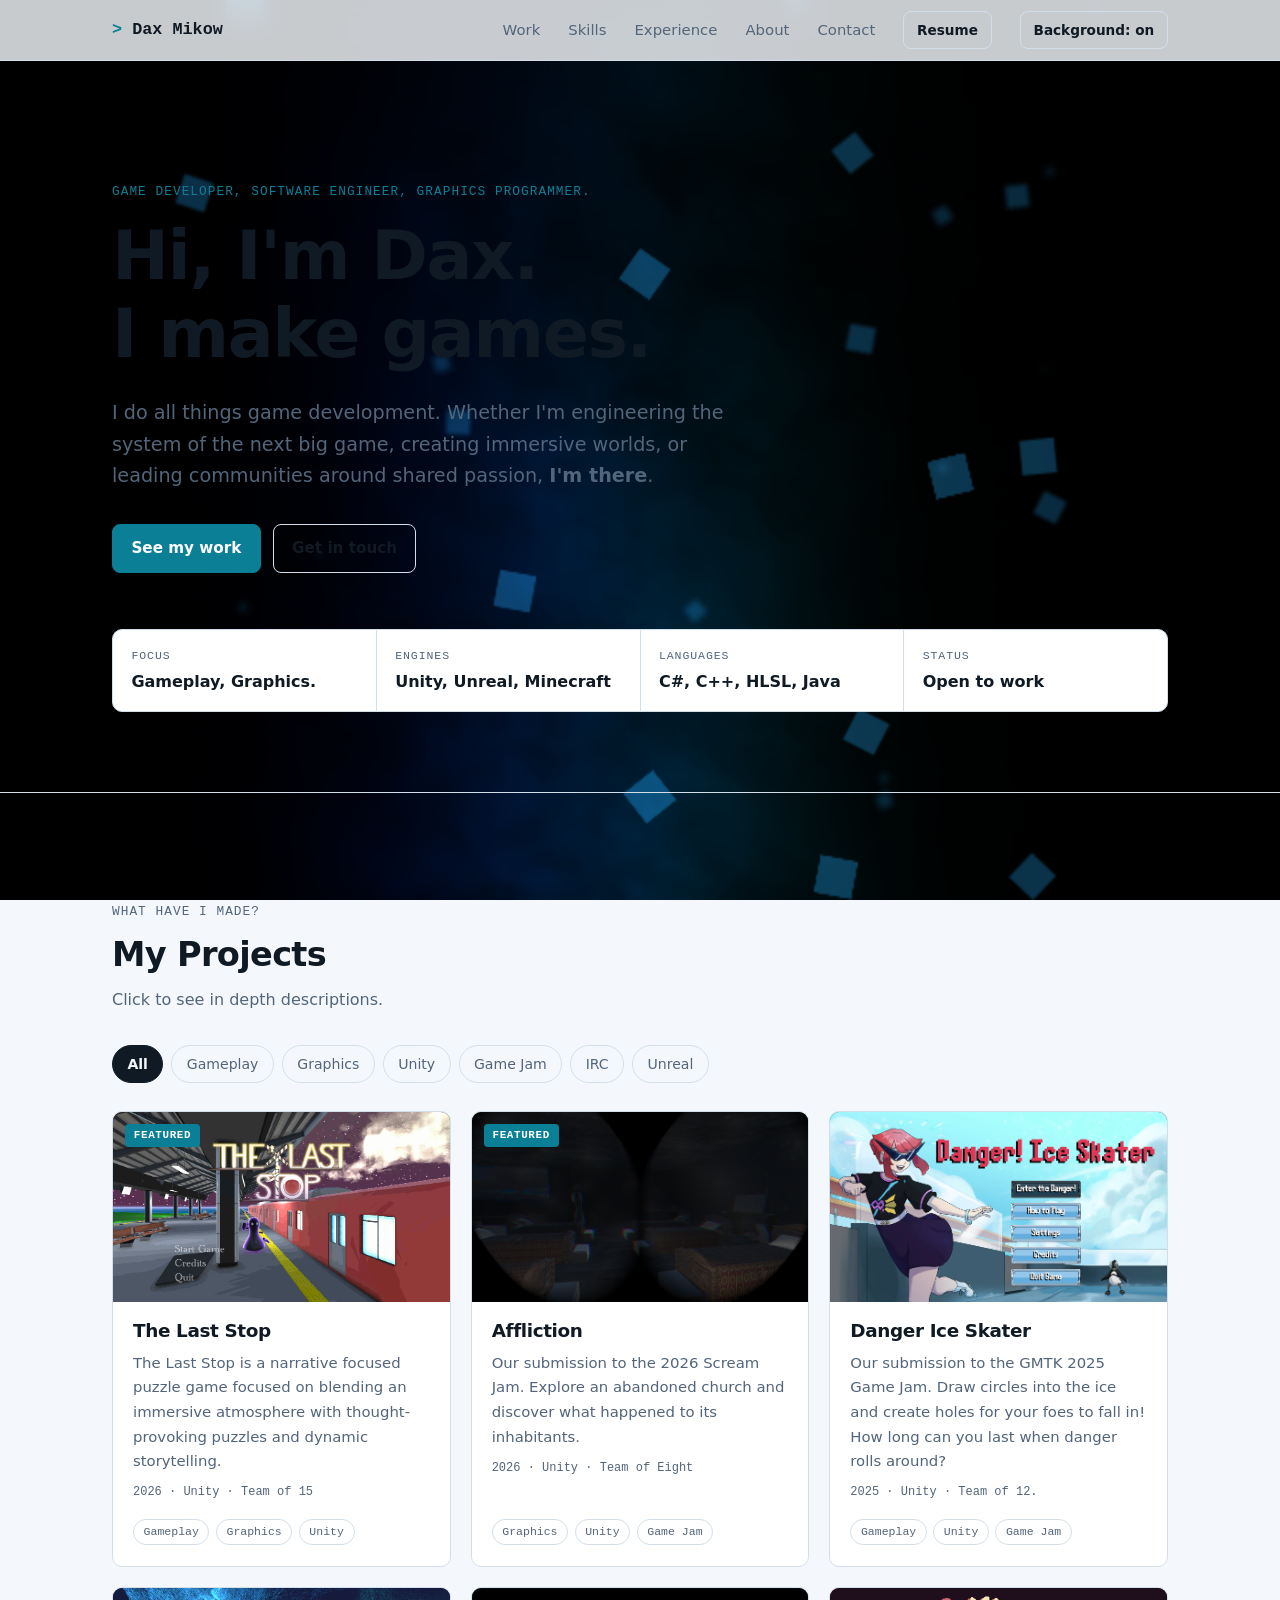
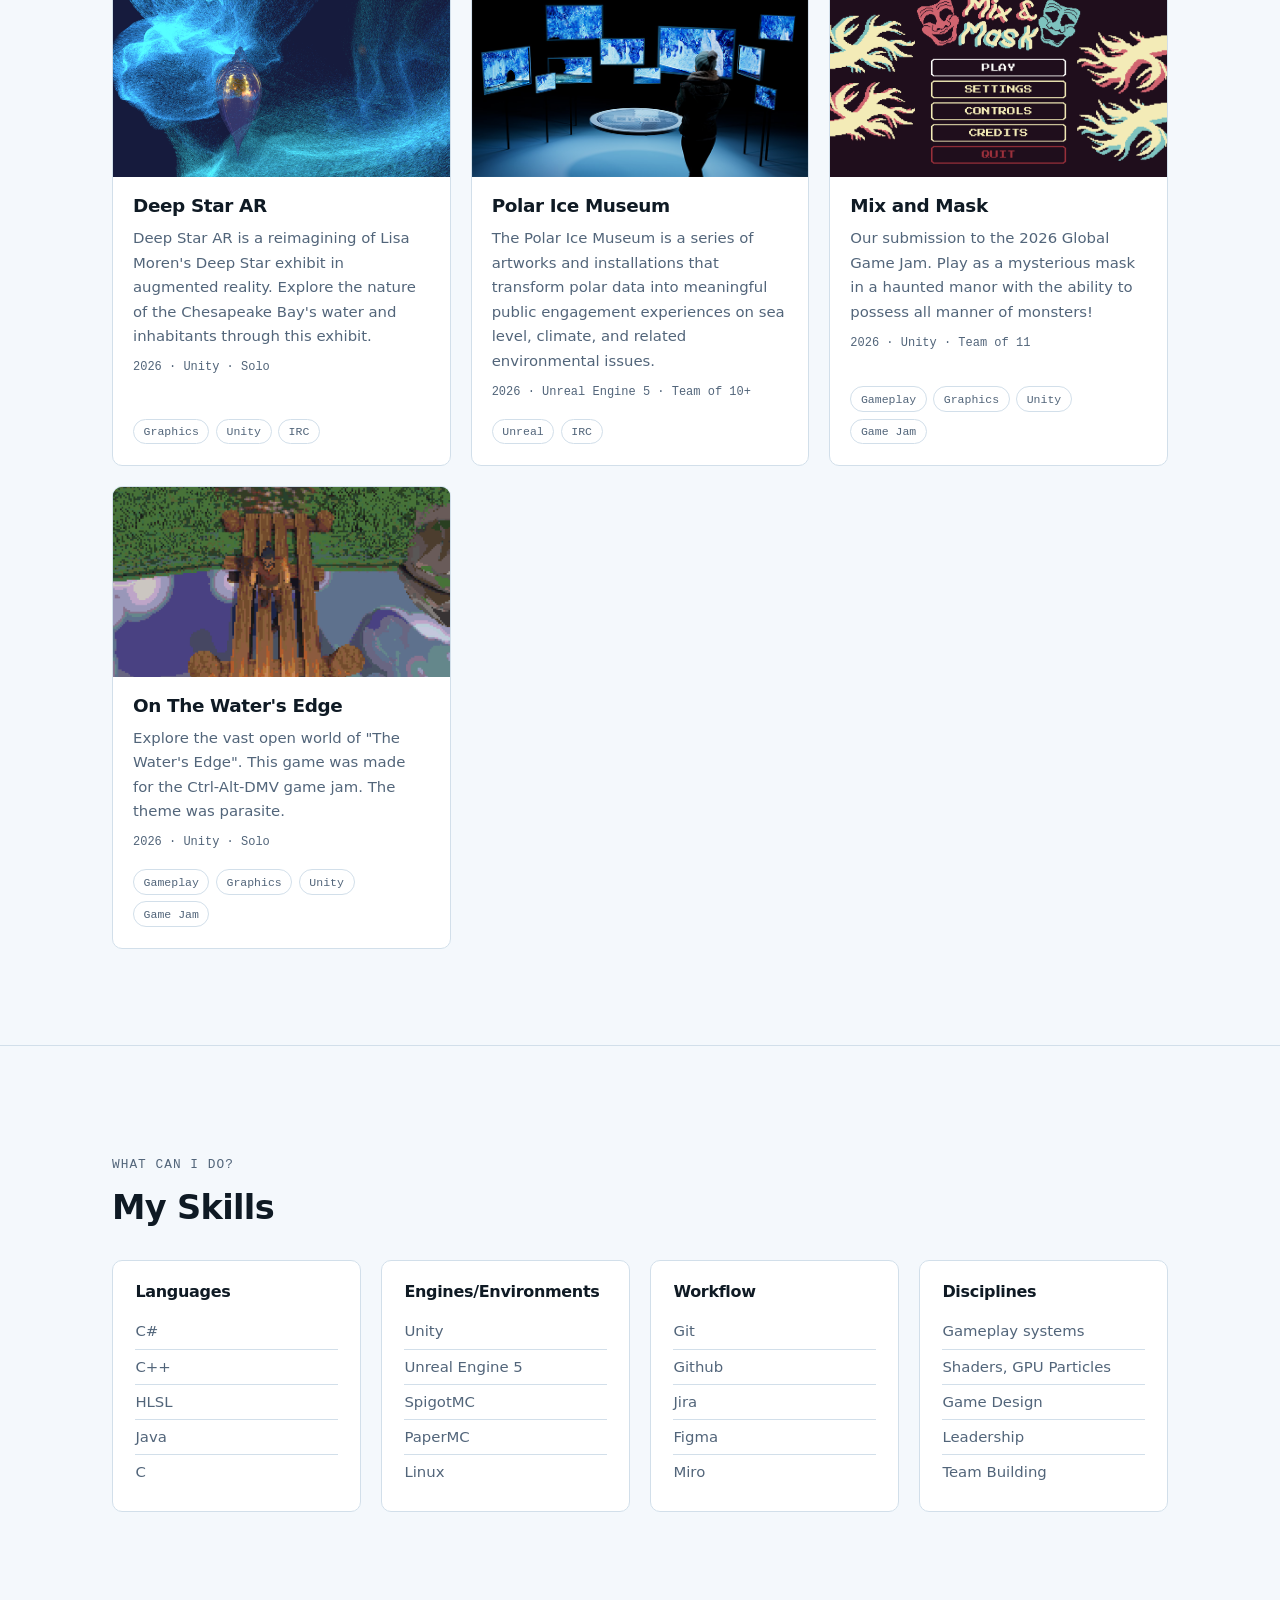
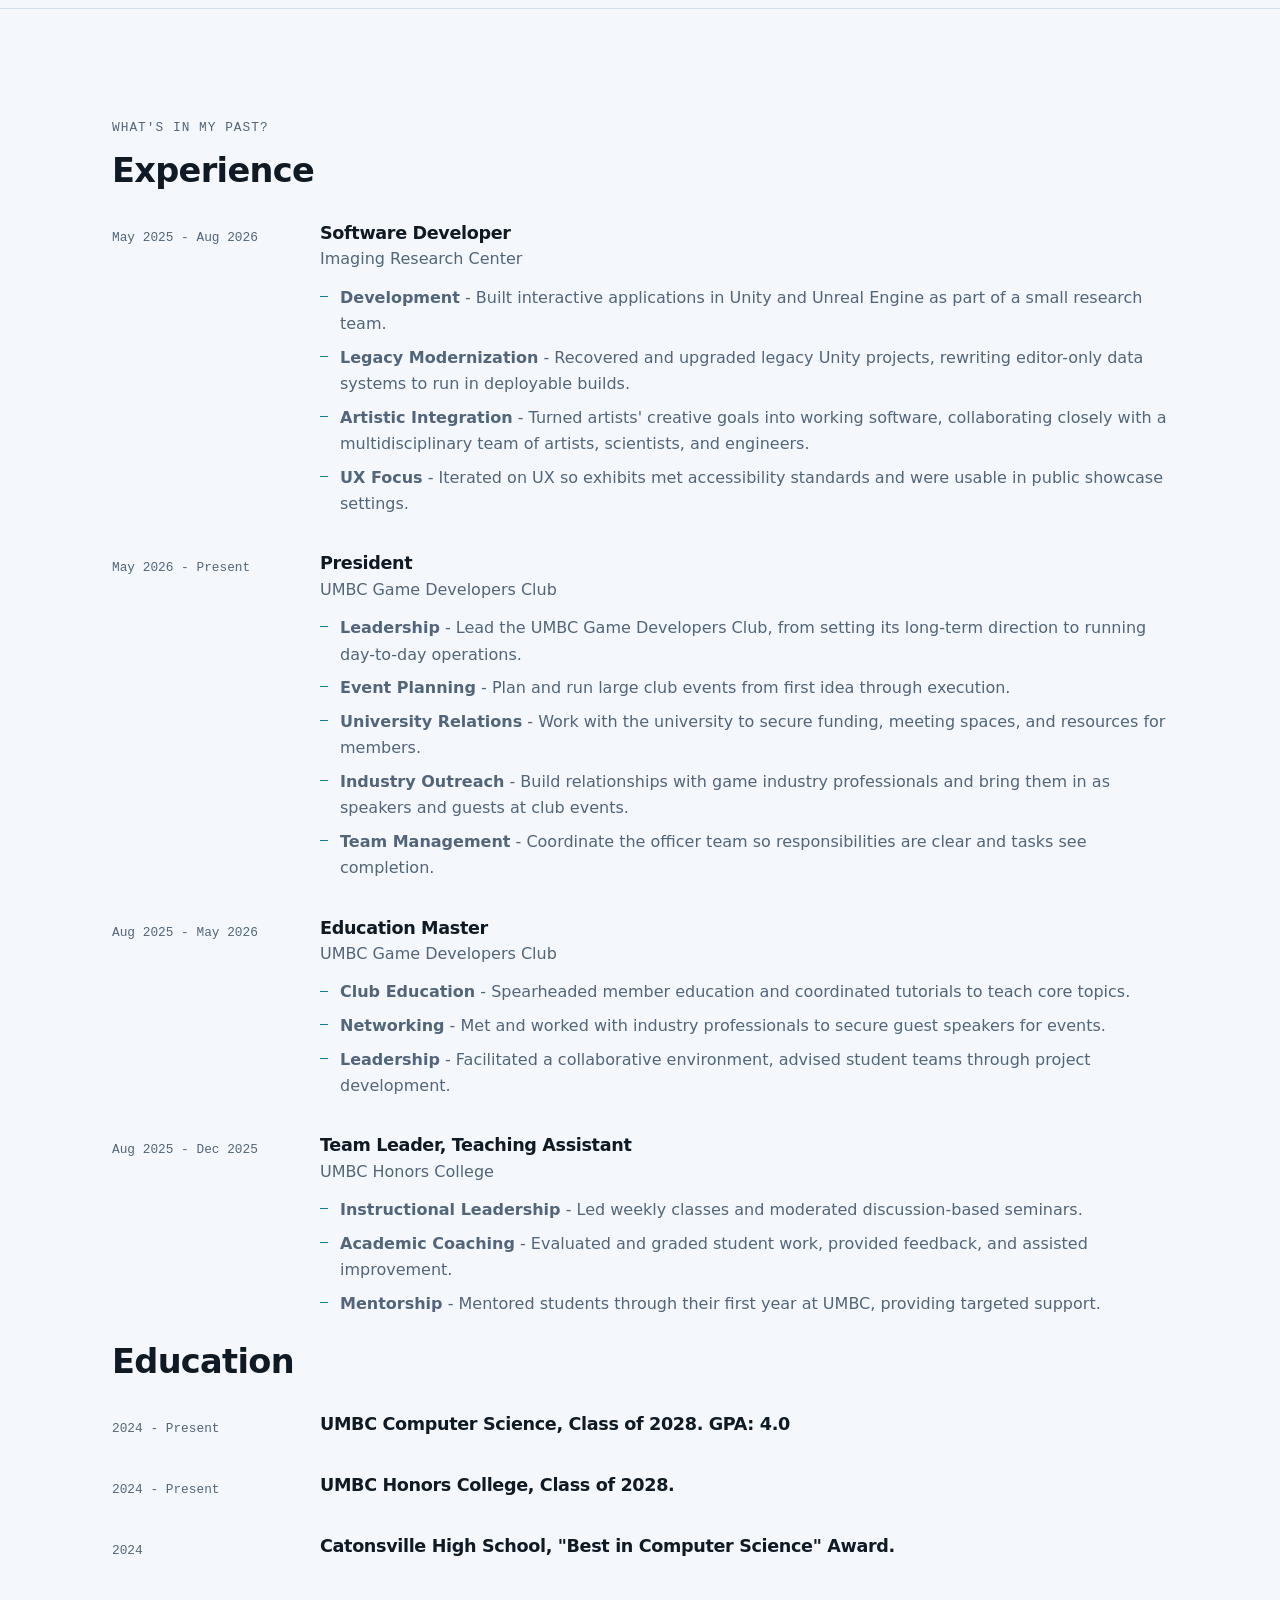
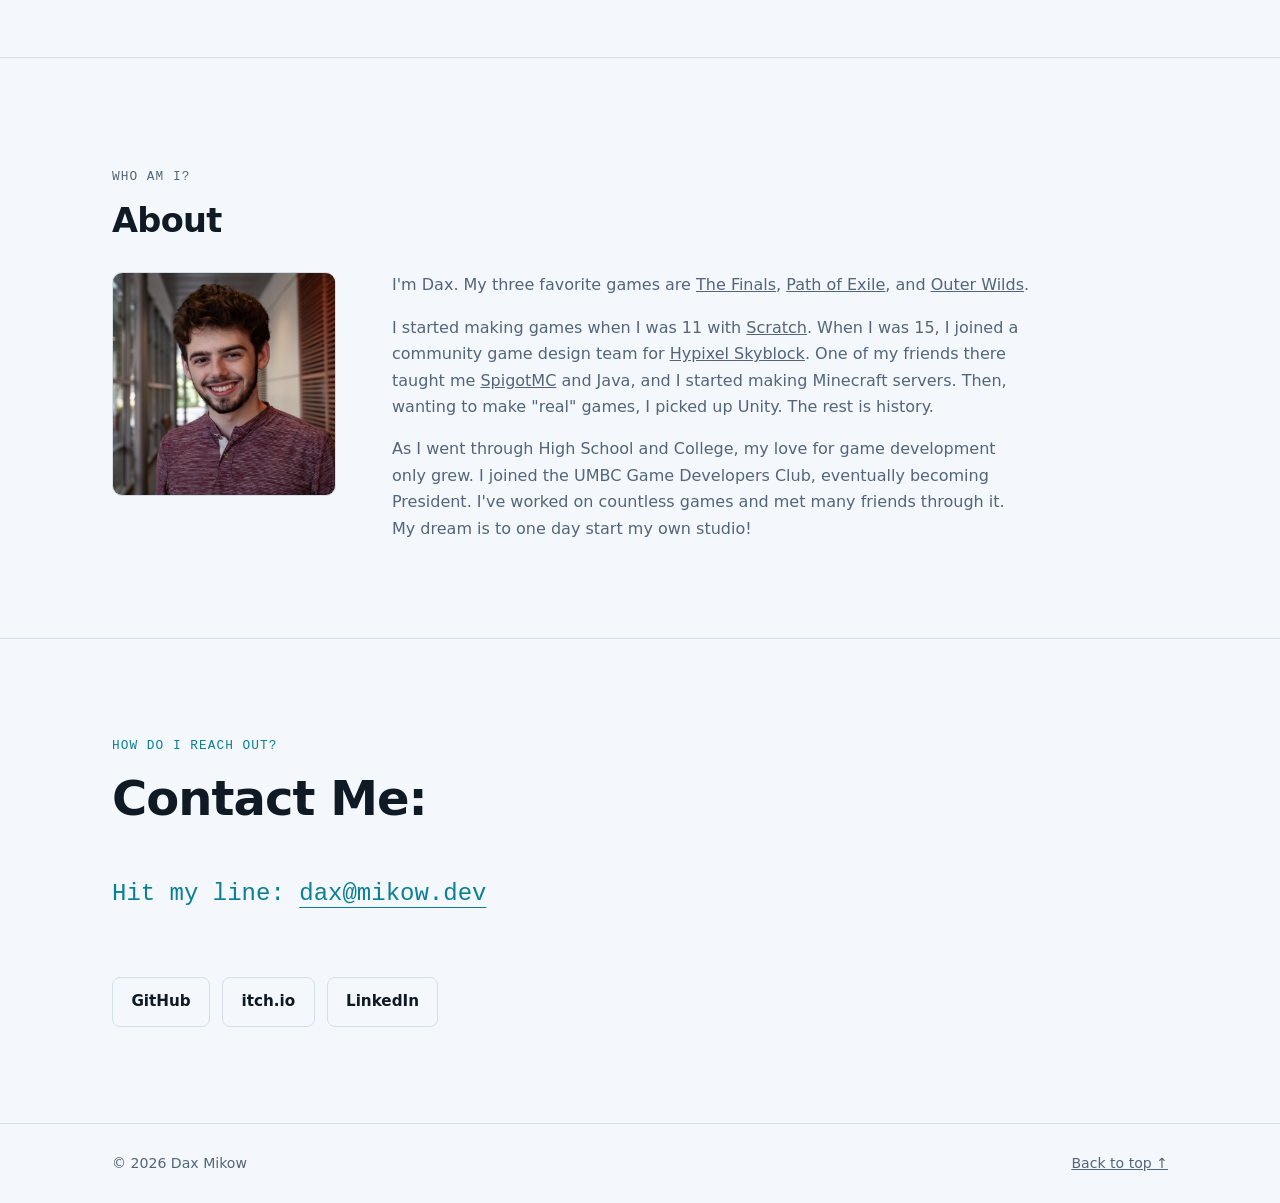
==== commit cf972f3b: "Change resume to be named Dax_Mikow_Resume" ====
--- a/index.html
+++ b/index.html
@@ -26,8 +26,8 @@
             <a href="#experience" class="nav-optional">Experience</a>
             <a href="#about">About</a>
             <a href="#contact">Contact</a>
-            <!-- Add your résumé at assets/resume.pdf -->
-            <a class="btn btn-small" href="assets/resume.pdf">Resume</a>
+            <!-- Add your résumé at assets/Dax_Mikow_Resume.pdf -->
+            <a class="btn btn-small" href="assets/Dax_Mikow_Resume.pdf">Resume</a>
         </nav>
     </div>
 </header>
--- a/css/style.css
+++ b/css/style.css
@@ -61,6 +61,11 @@
 
 /* Full-screen canvas drawn by js/background.js from shaders/background.frag */
 .shader-bg { position: fixed; inset: 0; z-index: -1; width: 100%; height: 100%; pointer-events: none; }
+.shader-bg[hidden] { display: none; }
+
+/* Header button that turns the shader background on and off */
+.bg-toggle { white-space: nowrap; }
+.bg-toggle[aria-pressed="false"] { color: var(--muted); }
 
 .container { width: 100%; max-width: var(--page); margin-inline: auto; padding-inline: var(--gutter); }
 
